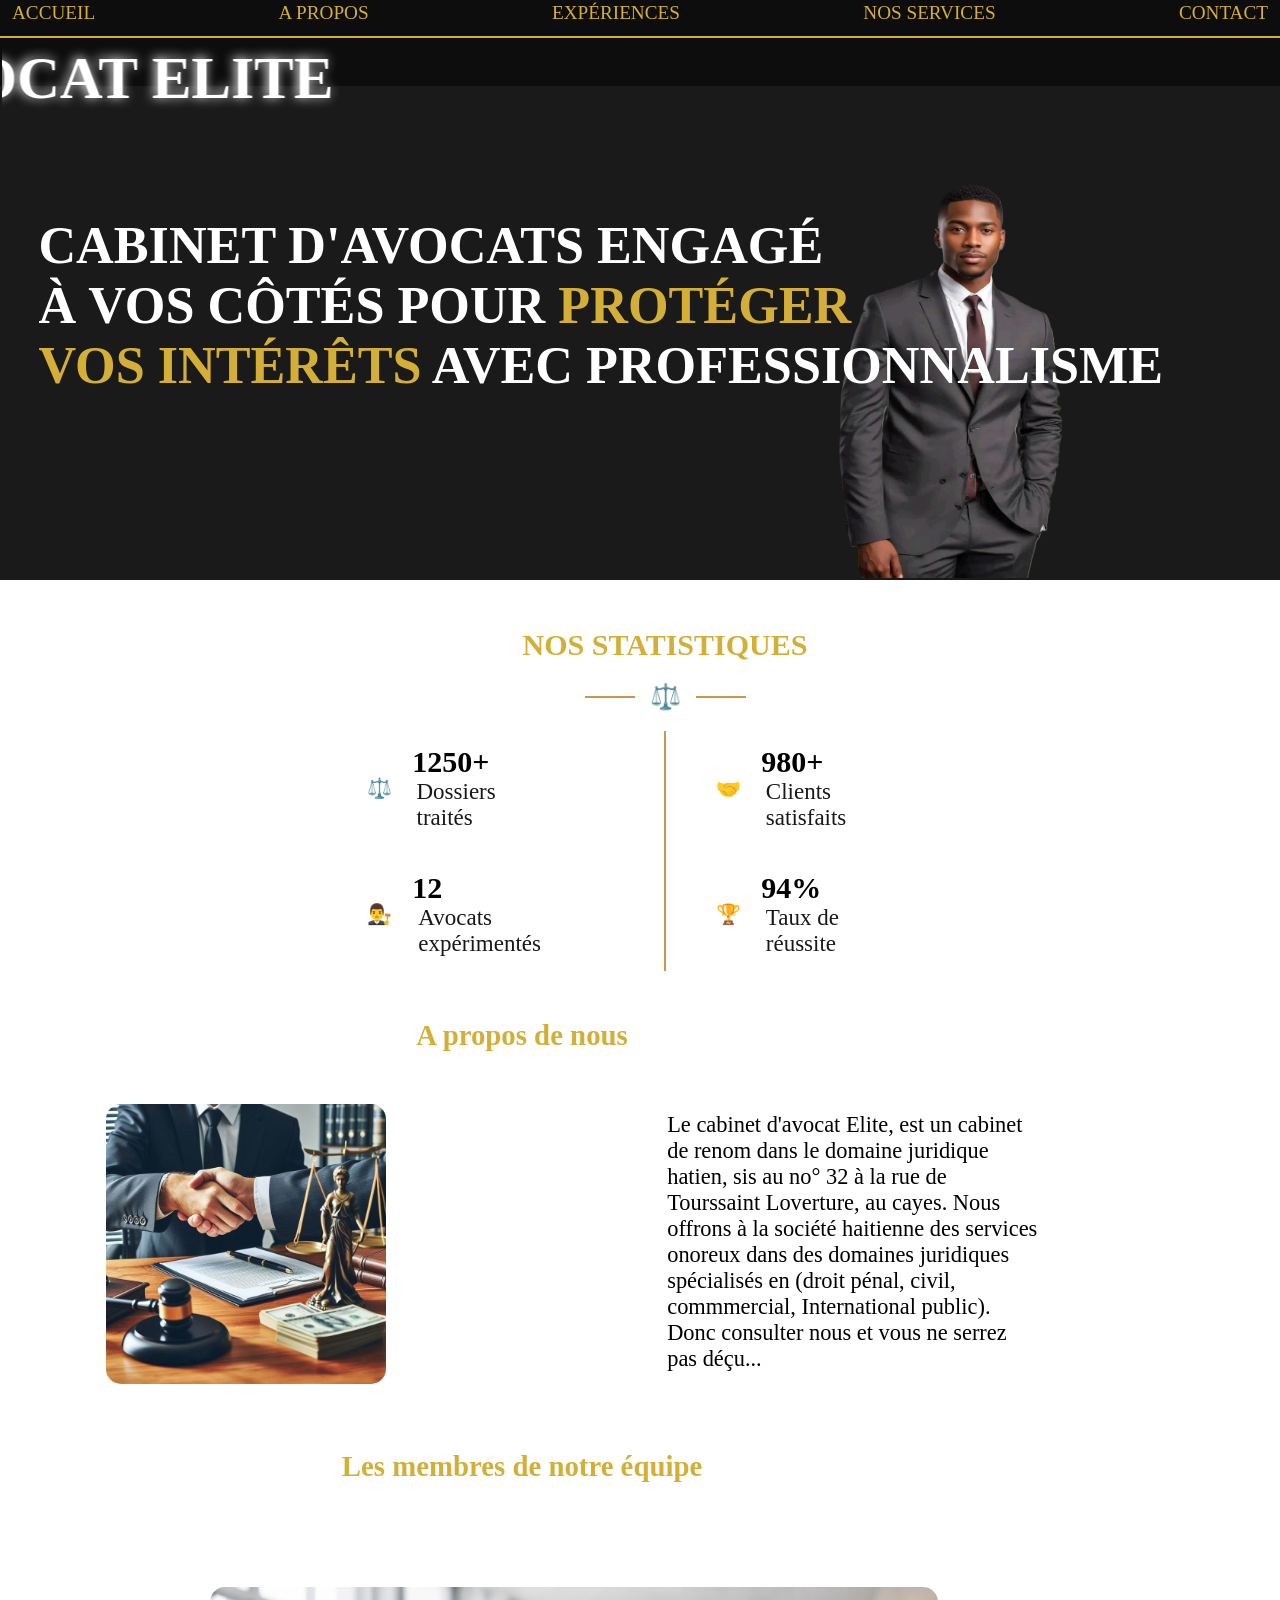
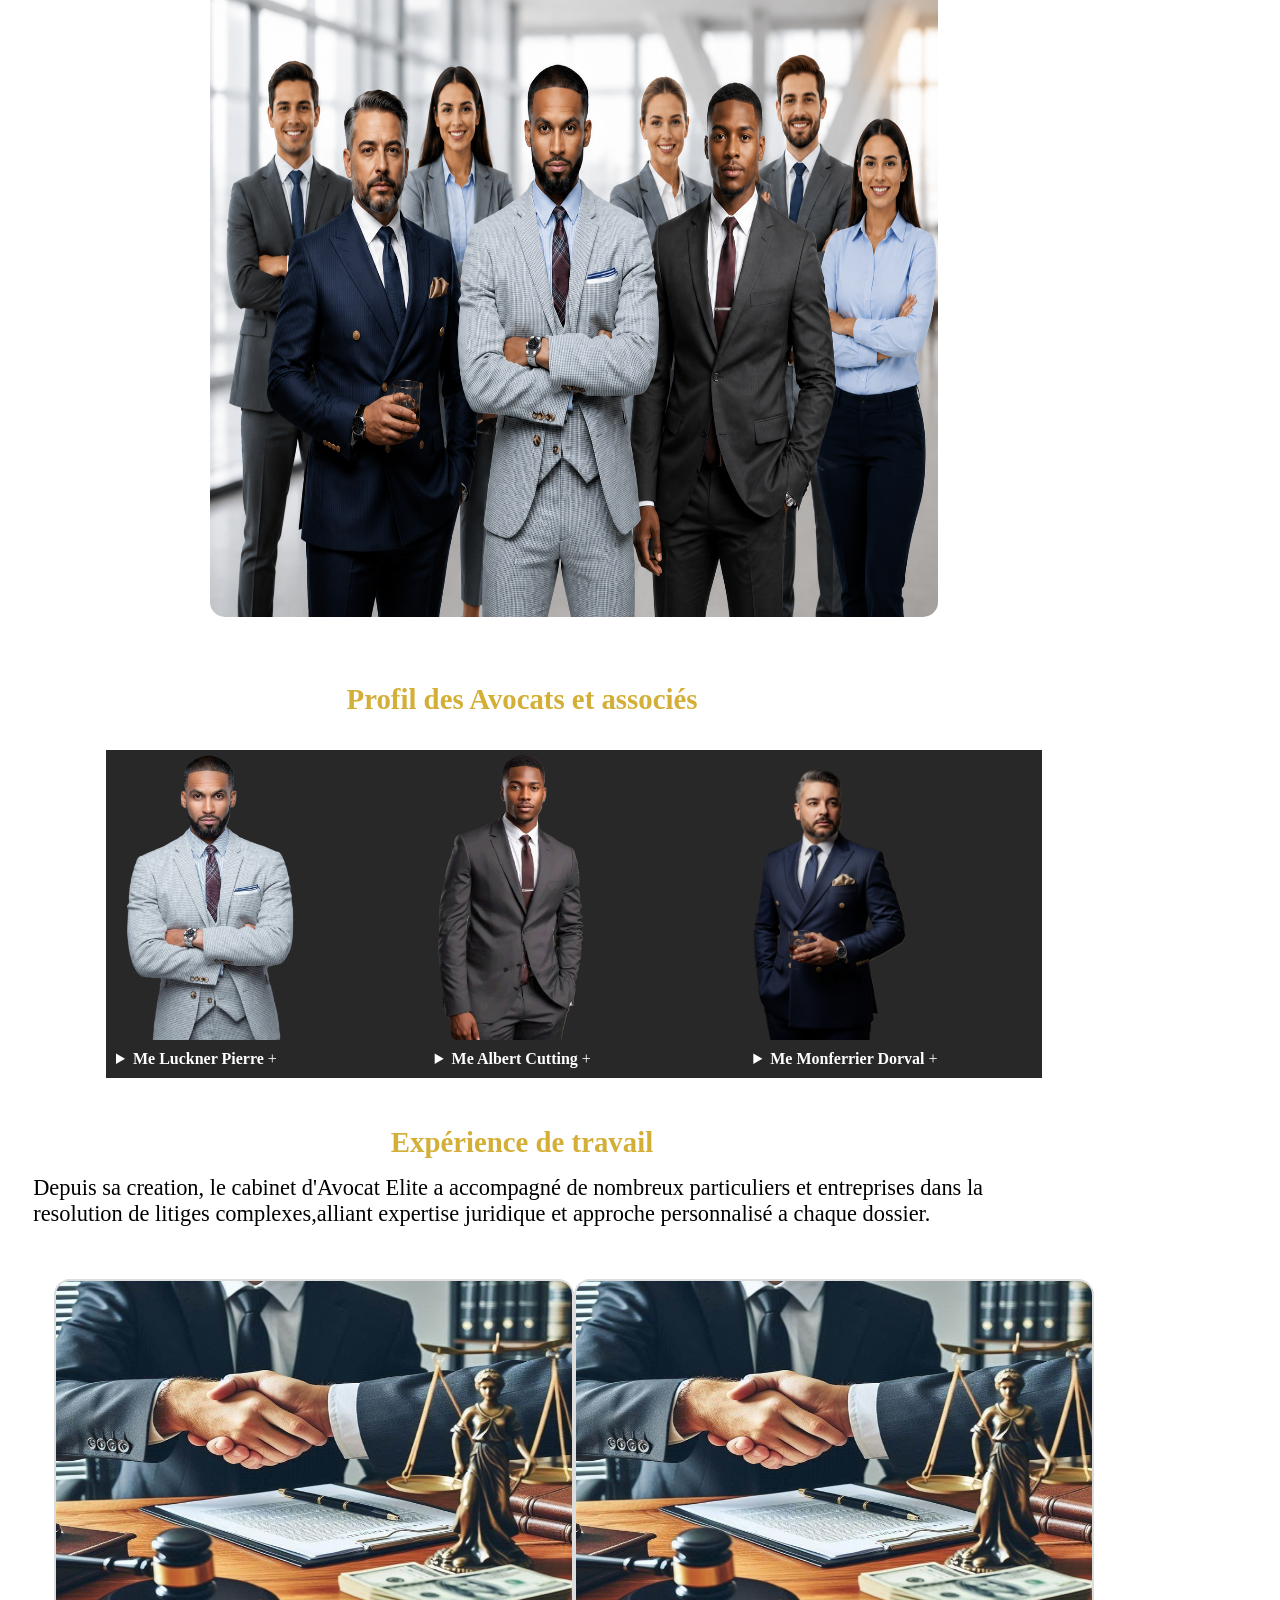
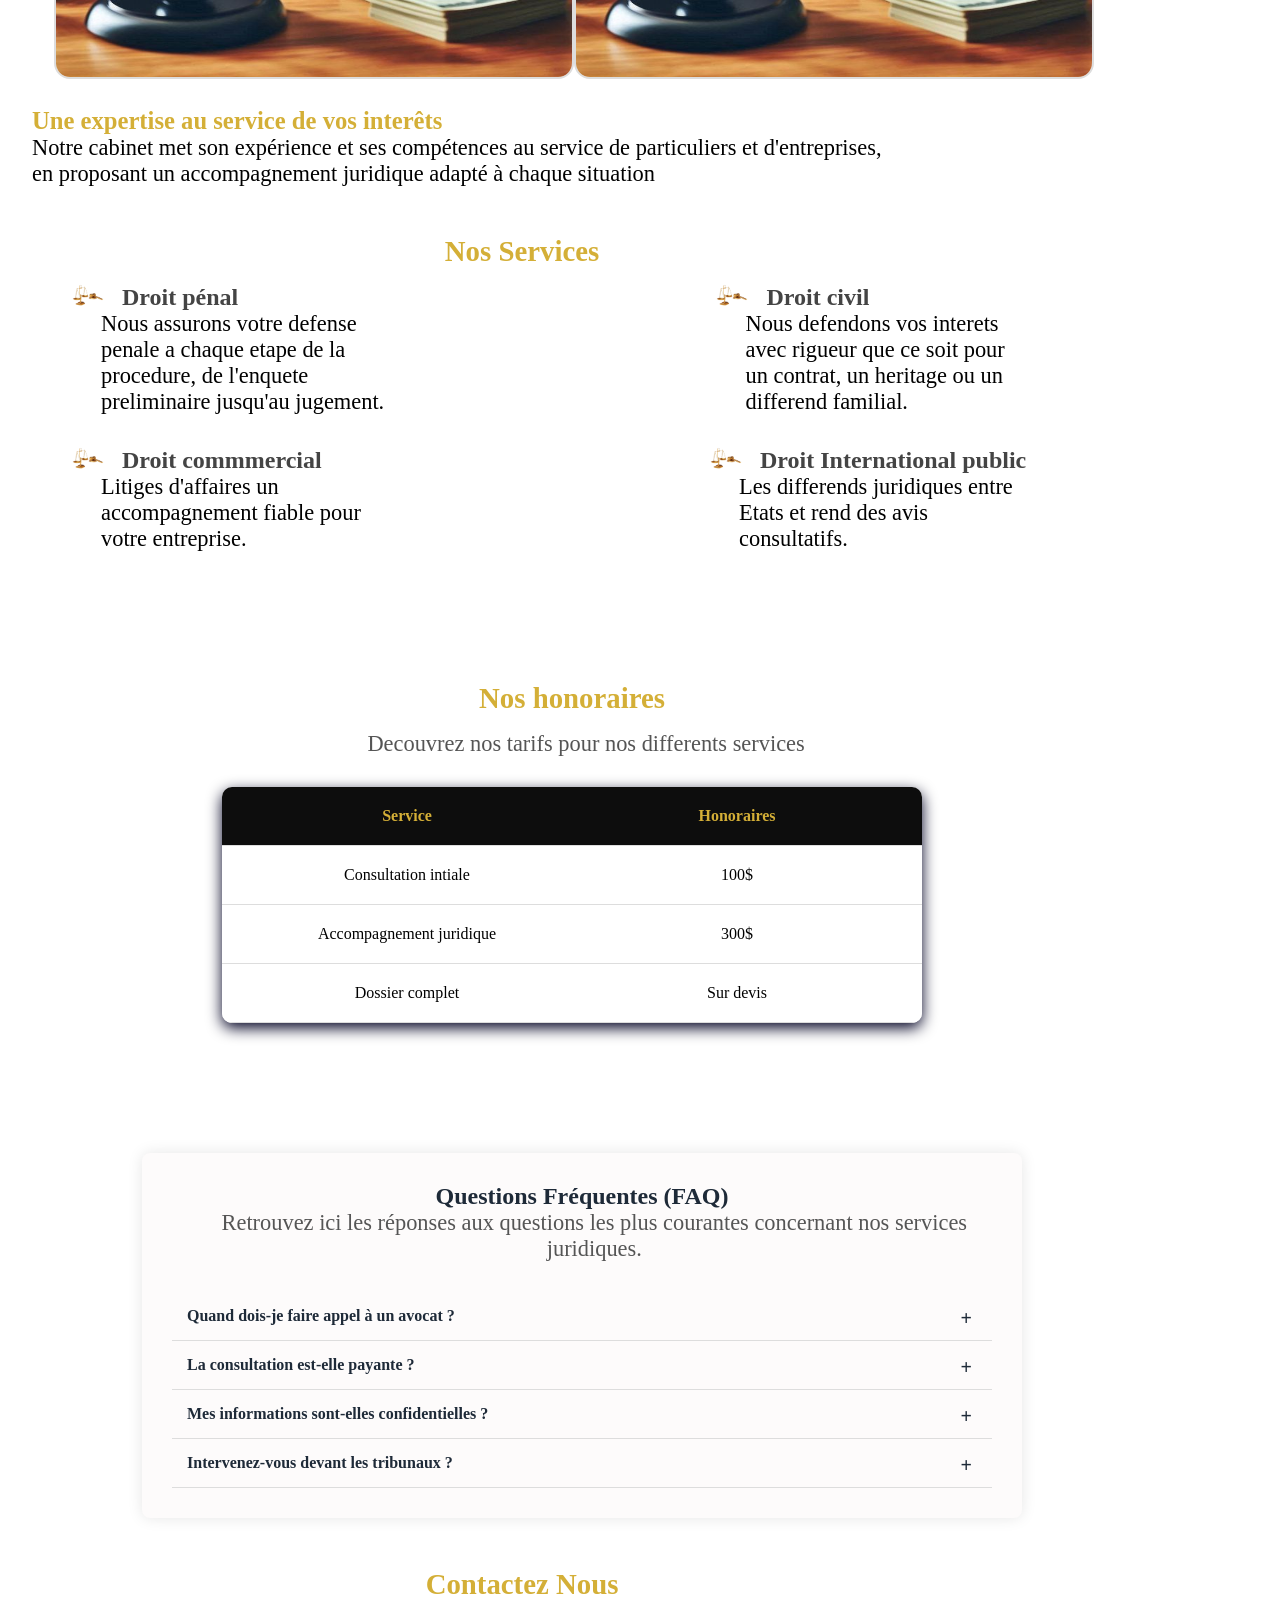
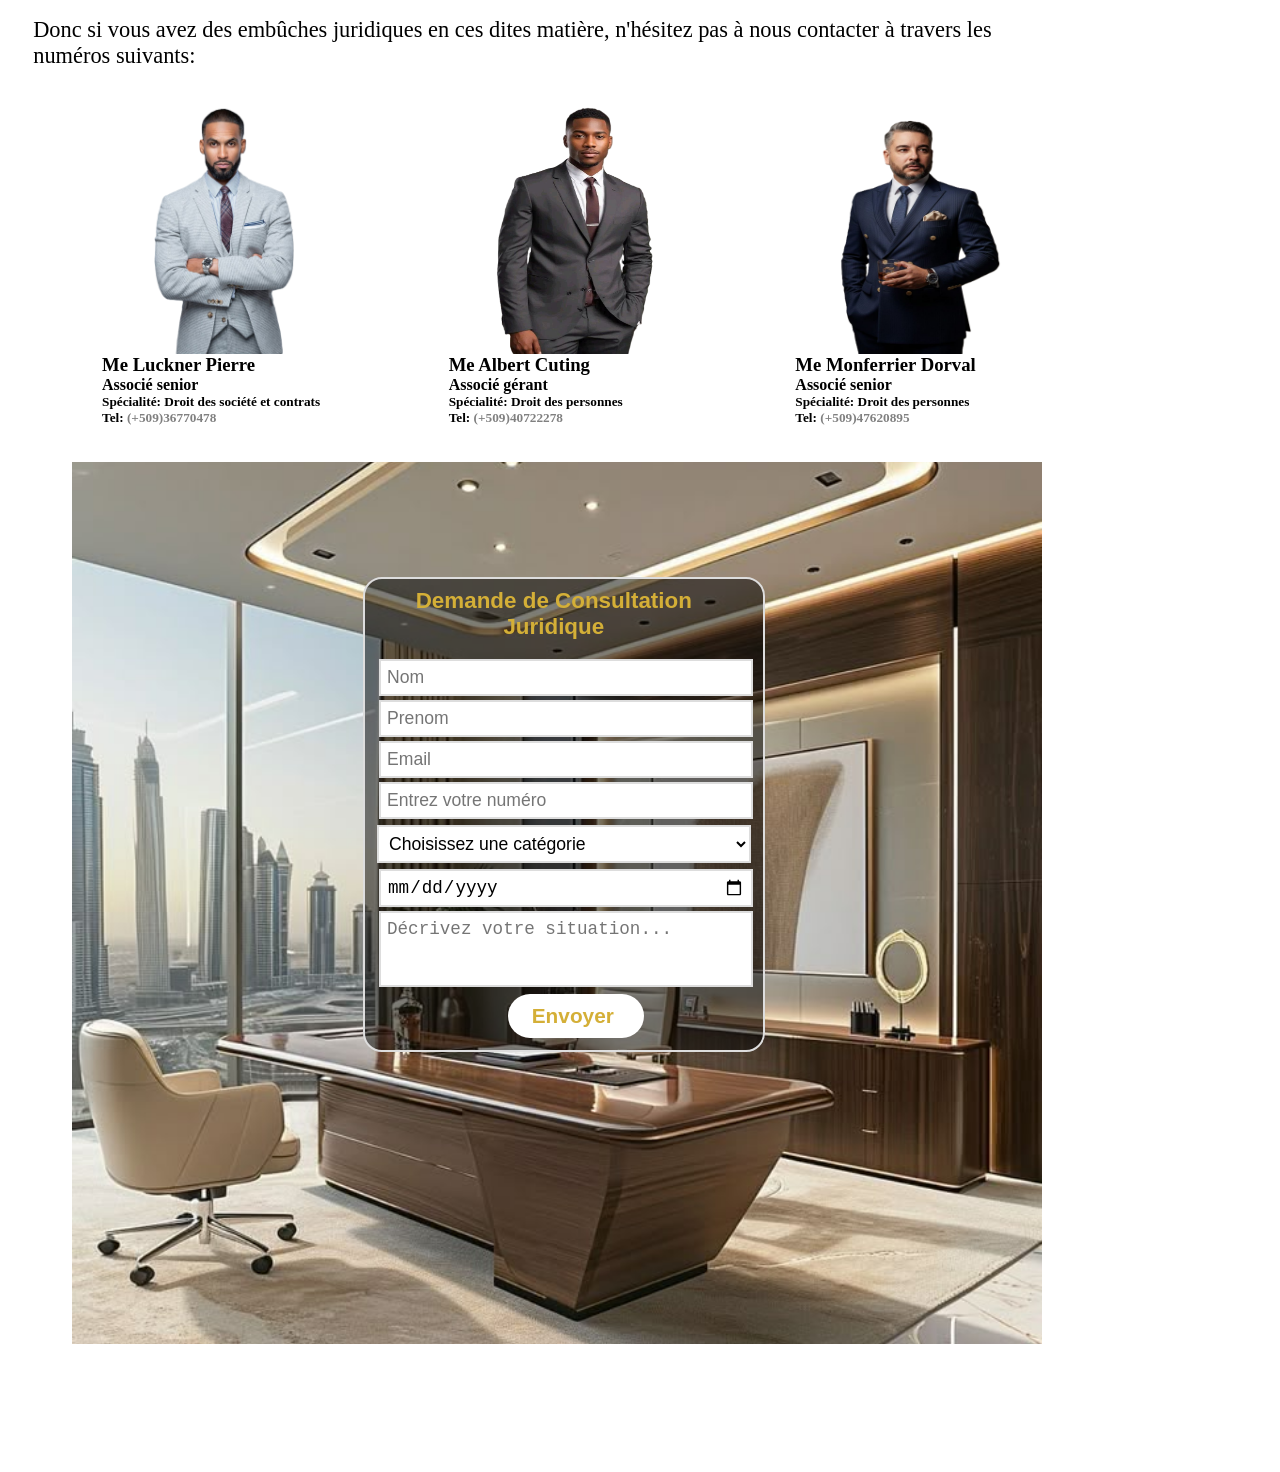
==== index.html @ 0db71a0e "feat: Ajout du required dans le formulaire" ====
<html lang="fr"><head><meta http-equiv="Content-Type" content="text/html; charset=UTF-8">
    
    <meta name="viewport" content="width=device-width, initial-scale=1.0">
    <title>CABINET D'ELITE</title>
    
<link rel="stylesheet" href="Css/style.css">
    <link rel="stylesheet" href="https://cdnjs.cloudflare.com/ajax/libs/font-awesome/6.4.0/css/all.min.css">
</head>
<body>
    <!-- L'entête la navigation à savoir les navbar -->

       <nav>

        
        <ul>
            <li>
                <a href="#Accueil"> Accueil</a>
            </li>
            <li>
                <a href="#À propos"> A propos</a>
            </li>
              <li>
                <a href="#Experience">Expériences</a>
            </li>
              <li>
                <a href="#Nos services">Nos services</a>
            </li>
              <li>
                <a href="#Contact">Contact</a>
            </li>
        </ul>
    </nav>
    <header >
        
        <h1 class="main-title"><marquee scrollamount="10" direction="right">CABINET D'AVOCAT ELITE</marquee></h1>

    </header>

    <section  id="Accueil" class="Welcom">
        <img src="./Images/Josue.png" alt="image de profile">
        <h3>Cabinet d'avocats engagé <br> à vos côtés pour <span>protéger <br> vos intérêts</span>  avec  professionnalisme</h3>
           
    
    
    </section>


    <section>
        
          <div class="stats-title">
        <h2>NOS <span>STATISTIQUES</span></h2>
        <div class="line-icon">
            <span></span>
            ⚖️
            <span></span>
        </div>
    </div>

    <div class="stats-container">

        <!-- Colonne gauche -->
        <div class="stats-column">

            <div class="stat-box">
                <div class="icon">⚖️</div>
                <div class="text">
                    <h3>1250+</h3>
                    <p>Dossiers traités</p>
                </div>
            </div>

            <div class="stat-box">
                <div class="icon">👨‍⚖️</div>
                <div class="text">
                    <h3>12</h3>
                    <p>Avocats expérimentés</p>
                </div>
            </div>

        </div>

        <!-- Ligne verticale -->
        <div class="divider"></div>

        <!-- Colonne droite -->
        <div class="stats-column">

            <div class="stat-box">
                <div class="icon">🤝</div>
                <div class="text">
                    <h3>980+</h3>
                    <p>Clients satisfaits</p>
                </div>
            </div>

            <div class="stat-box">
                <div class="icon">🏆</div>
                <div class="text">
                    <h3>94%</h3>
                    <p>Taux de réussite</p>
                </div>
            </div>

        </div>

    </div>

    </section>


<!-- La partie main a savoir le corps du travail -->
    <main class="main-content">

        <!-- 1er section class="section"-->

        <section id="À propos" class="section">
            <h2>A propos de nous</h2>

            <div class="apropos">
                <img src="./Images/image4.jpg" alt="Diemaleto.com">
                <p>Le cabinet d'avocat Elite, est un cabinet de renom dans le domaine juridique hatien, sis au no° 32 à la rue de Tourssaint Loverture, au cayes. Nous offrons à la société haitienne des services onoreux dans des domaines juridiques spécialisés en (droit pénal, civil, commmercial, International public). Donc consulter nous et vous ne serrez pas déçu...</p>
            </div>
            <br>
            <h2>Les membres de notre équipe</h2>
            <div class="group">
                  <img src="Images/Images_Groupe3.png" alt="">
            </div>
          
           <br>
             
       
        </section>

        <section class="section2">
           <h2>Profil des Avocats et associés</h2>
           <br>
           <div class="section-images">
        
        <div class="section-image">
                     <img src="Images/Avocat.png" alt="Avocat">

   
                       <details>
        <summary>
            <strong>Me Luckner Pierre</strong>
            <span>+</span>
        </summary>

        <p>
           Me Luckner Pierre, associé  du cabinet. <br> Docteur en droit des sociétés et droit des contrats à l'université de <br>Sorbogne depuis 2012. <br> Professeur à l'université de Lion en France. <br>Il se met entièrement à votre service.
        </p>
    </details>
        </div>
          <div class="section-image">
                     <img src="Images/Josue.png" alt="Avocat">
             <details>
        <summary>
           <strong> Me Albert Cutting</strong>
            <span>+</span>
        </summary>

        <p>
        
            Me Albert Cuting, associé gérant du cabinet. <br> Docteur en droit pénal, <br> master Ⅱ en droit des personnes à  havard Univercity en 2016.
        </p>
    </details>
        
    
        </div>
          <div class="section-image">
                     <img src="Images/Claume.png" alt="Avocat">
         <details>
        <summary>
            <strong>Me Monferrier Dorval</strong>
            <span>+</span>
        </summary>

        <p>
          
            Me Monferrier Dorval, <br> batonnierde l'ordre à Port-au-Prince, <br> Docteur en droit International des droits de l'homme(DIDH) <br> et en droit des garanties judiciaires en 1998. <br> Offrant  à la société hatienne des subsides en ces dites matiéres.
        </p>
    </details>
                     
        </div>


           </div>
        </section>

        <section id="Experience" class="section">
            <h2>Expérience de travail</h2>
            <p>Depuis sa creation, le cabinet d'Avocat Elite a accompagné de nombreux particuliers
                et entreprises dans la resolution de litiges complexes,alliant expertise juridique
                et approche personnalisé a chaque dossier.
            </p>
            <ul class="images">
                <li class="image">
                    <img src="./Images/image4.jpg" alt="Diemaleto.com">
                </li>
                <li class="image">
                    <img src="./Images/image4.jpg" alt="Diemaleto.fr">
                </li>
            </ul>
            <p class="span">
                <span class="Exp" style="color: #d4af37;"> <br>Une expertise au service de vos interêts <br></span>
                <span>Notre cabinet met son expérience et ses compétences au service de particuliers et d'entreprises, <br>en proposant un accompagnement juridique adapté à chaque situation</span>
            </p>
        </section>

        <!-- Section class="ssection"  nos services -->

        <section id="Nos services" class="ssection">
            <h2>Nos Services</h2>
            <div class="services">
                <div class="row">
                <div class="service">
                    <div class="service-title">
                        <img src="Images/image9.png" alt="cloud computing">
                        <h3>Droit pénal</h3>
                    </div>
                    <p>Nous assurons votre defense penale a chaque etape de la procedure, de l'enquete preliminaire
                    jusqu'au jugement.
                    </p>
                </div>
                   <div class="service">
                    <div class="service-title">
                        <img src="Images/image9.png" alt="">
                        <h3>Droit civil</h3>
                    </div>
                    <p>Nous defendons vos interets avec rigueur que ce soit pour un contrat, 
                    un heritage ou un differend familial.
                    </p>
                </div>
                </div>
                <div class="row">
                   <div class="service">
                    <div class="service-title">
                        <img src="./Images/image9.png" alt="search engine optimization">
                        <h3>Droit commmercial </h3>
                    </div>
                    <p>Litiges d'affaires un accompagnement fiable pour votre entreprise.</p>
                </div>
                   <div class="service">
                    <div class="service-title">
                        <img src="Images/image9.png" alt="devops">
                        <h3>Droit International public</h3>
                    </div>
                    <p>Les differends juridiques entre Etats et rend des avis consultatifs.</p>
                </div>
                </div>
            </div>
        </section>

        <section class="honoraires">
            <h2>Nos honoraires</h2>
            <p class="intro">
                Decouvrez nos tarifs pour nos differents services
            </p>
            <div class="tableau">
                <div class="ligne titre">
                    <span>Service</span>
                    <span>Honoraires</span>
                </div>
              <div class="ligne">
                <span>Consultation intiale</span>
                <span>100$</span>
              </div>
              <div class="ligne">
                <span>Accompagnement juridique</span>
                <span>300$</span>
              </div>
              <div class="ligne">
                <span>Dossier complet</span>
                <span>Sur devis</span>
              </div>
              </div>

        </section>

        <!-- Section FAQ -->

        <section class="faq-section">
    <h1>Questions Fréquentes (FAQ)</h1>
    <p class="faq-intro">
        Retrouvez ici les réponses aux questions les plus courantes concernant nos services juridiques.
    </p>

    <div class="faq-item">
        <input type="checkbox" id="faq1">
        <label for="faq1">Quand dois-je faire appel à un avocat ?</label>
        <div class="faq-content">
            <p>
                Il est conseillé de consulter un avocat dès qu'un litige apparaît ou pour prévenir
                des problèmes juridiques futurs.
            </p>
        </div>
    </div>

    <div class="faq-item">
        <input type="checkbox" id="faq2">
        <label for="faq2">La consultation est-elle payante ?</label>
        <div class="faq-content">
            <p>
                Oui, sauf indication contraire. Les honoraires sont clairement définis avant toute consultation.
            </p>
        </div>
    </div>

    <div class="faq-item">
        <input type="checkbox" id="faq3">
        <label for="faq3">Mes informations sont-elles confidentielles ?</label>
        <div class="faq-content">
            <p>
                Absolument. L'avocat est tenu au secret professionnel et protège toutes vos informations.
            </p>
        </div>
    </div>

    <div class="faq-item">
        <input type="checkbox" id="faq4">
        <label for="faq4">Intervenez-vous devant les tribunaux ?</label>
        <div class="faq-content">
            <p>
                Oui, notre cabinet assure la représentation et la défense de ses clients devant les juridictions.
            </p>
        </div>
    </div>

</section>

<!-- Section pour contact class="section" -->

        <section id="Contact" class="section">
           <h2>Contactez Nous</h2>
           <p class="contact">Donc si vous avez des embûches juridiques en ces dites matière,  n'hésitez pas  à nous contacter à travers les numéros suivants:</p>
           <div class="contact-avocats">
            <div class="avocat">
            <img src="Images/Avocat.png" alt="">
            <h3>Me Luckner Pierre</h3>
            <h4>Associé senior</h4>
            <h5>Spécialité: Droit des société et contrats</h5>
            <h5>Tel: <a href="tel:">(+509)36770478</a></h5>
            </div>
             <div class="avocat">
           
             <img src="Images/Josue.png" alt="">
            <h3>Me Albert Cuting</h3>
              <h4>Associé gérant</h4>
            <h5>Spécialité: Droit des personnes</h5>
            <h5>Tel: <a href="tel:">(+509)40722278</a></h5>
            </div>
             <div class="avocat">
            <img src="Images/Claume.png" alt="">
            <h3>Me Monferrier Dorval</h3>
                  <h4>Associé senior</h4>
            <h5>Spécialité: Droit des personnes</h5>
            <h5>Tel: <a href="tel:">(+509)47620895</a></h5>

            </div>
            <br> <br>
    
           </div>

        </section>
        <section class="sectionform">
                       <div class="img1">
                  
           </div>
     
           
            <!-- formulaire -->

            <div class="form">
               <form>
                
                     <h2>Demande de Consultation Juridique</h2>
                
                <div class="input-textarea">

                <input type="text" name="nom" placeholder="Nom" required>
                <input type="text" name="Prenom" id="" placeholder="Prenom" required>
                <input type="email" name="email" placeholder="Email" required>
                
      <!-- <label>Téléphone</label> <br> -->
      <input type="tel" placeholder="Entrez votre numéro" required><br>

      <!-- <label>Objet du litige</label><br> -->
      <select required>
        <option value="" disabled selected>Choisissez une catégorie</option>
        <option>Divorce</option>
        <option>Contrat</option>
        <option>Propriété</option>
        <option>Dette</option>
        <option>Autre</option>
      </select>
      <br>

      <!-- <label>Date souhaitée pour la consultation</label><br> -->
      <input type="date" min="2026-04-26" required><br>
            <!-- <label>Description du problème</label><br> -->
                <textarea name="message" id="" rows="3" placeholder="Décrivez votre situation..."></textarea>
                <input type="submit" value="Envoyer " >
                </div>
            </form>
         </div>
        </section>
    </main>

    <!-- footer pour le bas de page -->
    <footer>
        <p>Tous droits réservés à <a href="https://bprood.com"> Les visionnaires</a> © 2026</p>
        <div class="i">
             <i class="fas fa-home"></i> 
         <i class="fab fa-whatsapp"></i> 
         <i class="fas fa-phone"></i> 
         </div>
    </footer>
---- Css/style.css ----
body, * {
    padding: 0;
    margin: 0;
    box-sizing: border-box;
}


/* Anpeche sit la depase lajè ekran an */
html,
body{
    overflow-x: hidden;
}

/* Tout imaj yo adapte ak gwosè ekran */
img{
    max-width:100%;
    height:auto;
    display:block;
}

/* Evite div yo depase ekran */
*{
    max-width:100%;
}





nav{
 background-color:#0d0d0d;
position: fixed;
padding: 4px;
width: 100%;
z-index: 10;
text-align: center;
margin-top: -10px;

}

nav ul{

    display: flex;
    justify-content: space-between;
    list-style-type: none;
    padding: 8px;
}

nav ul li a {

    text-decoration: none;
    font-size: 1.2rem;
    text-transform: uppercase;
    color:  #d4af37;
    transition: 0.3s;
}

nav ul li a:hover{
    background-color:  #d4af37;
    padding: 2px 7px;
    border-radius: 15px;
    color: white;
}
header{
border-top: 2px solid  #d4af37;
position: fixed;
background-color:#0d0d0d ;
padding: 2px;
width: 100%;
height: 50px;
z-index: 10;
text-align: center;
margin-top: 36px;
 }

 header h1{
    text-transform: uppercase;
    font-size: 6.6vh;
    font-weight: bold;
    display: block;
    padding: 4px 0px;
    color:  #fff;
    text-shadow: -2px -1px 12px;
 }

.Welcom{
max-width: 100%;
width: 100%;
 background-color: #1a1a1a;
position: relative;
margin: 10px 0px;
height: 570px;

}

.Welcom img{
    position: absolute;
    top: 29.5%;
    left: 64%;
    width: 250px;
    height: 400px;

}

.Welcom h3{
    font-size: 5.8vh;
    text-align: justify;
    text-transform: uppercase;
    position: absolute;
    left: 3%;
    top: 36%;
    color: white;
    display: block;
}

.Welcom h3 span{
    font-weight: bold;
    color:#d4af37 ;
}

.stats{
    position: absolute;
    width:200px;
    left: 16%;
    margin-top: 15%;
}

.stats-section{  
    padding:80px 40px;
    background:#111827;
    color:#fff;
}

.stats-title{
    text-align:center;
    margin-bottom:20px;
}

.stats-title h2{
color: #d4af37 ;
    font-size:30px;
    font-family:Georgia, serif;
    font-weight:bold;
    transform: translateX(25px);
}




.line-icon{
    display:flex;
    align-items:center;
    justify-content:center;
    gap:15px;
    margin-top:20px;
    color:#c79a4b;
    font-size:25px;
    transform: translateX(25px);
}

.line-icon span{
    width:50px;
    height:2px;
    background:#c79a4b;
}

.stats-container{
    display:flex;
    justify-content:center;
    align-items:center;
    gap:50px;
}

.stats-column{
    display:flex;
    flex-direction:column;
    gap:40px;
}

.divider{
    width:2px;
    height:240px;
    background:#c79a4b;
}

.stat-box{
    display:flex;
    align-items:center;
    gap:20px;
}

.icon{
    font-size:20px;
}

.text h3{
    font-size:30px;
    font-weight:700;
}

.text p{
    font-size:23px;
    color:#191818;
}



/*main content style*/


main.main-content{
    width: 100%;
    max-width: 1040px;
    margin: 40px 2px ;

}

section  .apropos{
    display: flex;
    gap: 250px;
    margin-top: 60px;
}

.section .apropos img{
    width: 40%;
    height: 280px;
    margin-top: -8px;
}

section h2 {
    text-align: center;
    margin-top: 3rem;
    margin-bottom: 1rem;
    font-size: 1.8rem;
    color:  #d4af37;
    font-family:Georgia, serif;
    transform: translateX(0px);
}

section p {
    font-size: 1.4rem;
}


.section-images{
    display: grid;
    grid-template-columns: repeat(3, 1fr);
    gap: 20px;
   background-color: rgba(0, 0, 0, 0.842);
margin-left: 10%;
    
}

details{
    padding: 10px;
}
p{
    color: black;
}

.span{
    margin-left: 30px;
}

strong{
    color: white;
}

details span{
    color: white;
}

details p{
    color: white;
    font-family: 'Times New Roman', Times, sans-serif;
    font-size: 1.2rem;
}
summary{
    color: white;
}


.section-images img{
    max-width: 100%;
    height: 290px;
}
section img{
    display: grid;
    grid-template-columns: repeat(2, 1fr);
    
}

/* Div groupes */

section  .group img{
width: 70%;
margin-left: 20%;
margin-right: 20%;
height: 70%;
    
}
.images{
    display: grid;
    grid-template-columns: repeat(2, 1fr);
      /* box-shadow: 0 0 5px gray; */
}

.images li {
    list-style-type: none;
    
}
.images li img{
    width: 100%;
    height: 400px;
     gap: 20px;
    border: solid 2px #ddd;
    border-radius: 1rem;
}

/* FAQ */
.faq-section {
    transform: translateX(60px);
    background-color: #444;
    max-width: 880px;
    margin: 50px auto;
    background: #fdfbfb;
    padding: 30px;
    border-radius: 8px;
    box-shadow: 0 0 15px rgba(0,0,0,0.1);
}

.faq-section h1 {
    text-align: center;
    color: #1e2a38;
}

.faq-intro {
    text-align: center;
    color: #555;
    margin-bottom: 30px;
}

.faq-item {
    border-bottom: 1px solid #ddd;
}

.faq-item input {
    display: none;
}




.faq-item label {
    display: block;
    padding: 15px;
    font-weight: bold;
    color: #1e2a38;
    cursor: pointer;
    position: relative;
}

.faq-item label::after {
    content: "+";
    position: absolute;
    right: 20px;
    font-size: 20px;
}

.faq-item input:checked + label::after {
    content: "-";
}

.faq-content {
    max-height: 0;
    overflow: hidden;
    transition: max-height 0.3s ease;
    padding: 0 15px;
}

.faq-item input:checked ~ .faq-content {
    max-height: 200px;
    padding-bottom: 15px;
}

.faq-content p {
    color: #444;
    line-height: 1;
}

.Exp{
    font-family:Georgia, 'Times New Roman', Times, serif;
    font-size: 110%;
    font-weight: bold;
}

/* Section service */
div.services .row{
    display: flex;
    margin-bottom: 2rem;
    margin-left: 70px;
    gap: 300px;
}

div.service-title{
    display: flex;
    
}

.service-title img{
    width: 32px;
    height: 23px;
    margin-right:8px;
    cursor: pointer;
}

div.service-title h3{
    font-size: 1.5rem;
    margin-left: 10px;
    color: #444;
}

div.services p{
    margin-left: 29px;
    margin-right: 20px;
}

.section img{
    max-width: 100%;
    width: 54%;
    max-height: 100%;
    height: 95%;
margin-top: 10%;
    margin-left: 10%;
    border-radius: 15px;
}
/* honoraires */
.honoraires{
    transform: translateX(50px);
    padding: 50px;
    background:white;
    text-align: center;
}

.honoriares h2 {
    color:#1c1c1c
    font-size:32px;
}

.intro {
    color:#555;
}

.tableau{
    max-width: 700px;
    margin:30px auto;
    border-radius: 10px;
    overflow: hidden;
    box-shadow: 0 5px 15px #002;
}

.ligne{
    display: flex;
    justify-content: space-between;
    padding: 20px;
    background: white;
    border-bottom: 1px solid #ddd;
}

.titre {
    background: #0d0d0d;
    color: #d4af37;
    font-weight: bold;
}

.ligne span{
    width: 50%;
}

/* Class contact-avocats */


section .contact{
    margin-left: 3%;
}
section p{
   margin-left: 3%; 
}

section .contact-avocats{
    transform: translateX(100px);
    display: grid;
    grid-template-columns: repeat(3, 1fr);

}

section .contact-avocats .avocat img {
width: 50%;
height: 250px;

}
section .contact-avocats .avocat h5 a{
    text-decoration: none;
    color: gray;
}

/* Formulaire */



 .sectionform{
    position: relative;
    background-image:url(../Images/image1.jpg);
    background-size: cover;
    background-position: center;
   max-height: 100%;
   height: 100%;
   margin-left: 70px;
}
section .form{
    position: absolute;
    height: 65px;
    width: 69%;
    right: 10%;
    bottom: 80%;
    left: 30%;

}
 
section form{
    border: solid 2px #ddd;
    border-radius: 19px;
    width:60%;
    min-height: 10%;
    padding: 12px;
    background-color: rgba(0,0,0,0.5);
}

.form label{
    color:white;
    padding: 8px;
    font-size: 1.3rem;
     resize: none;
}

select{
    background-color: white ;
    width: 100%;
    padding:6px;
    margin: 4px 0;
    font-size:1.1rem;
    border: 2px solid #ddd;
    resize: none;
}

form input[type='text'], form input[type='email'], form input[type='tel'],form input[type='date'], form textarea{
    padding: 6px;
    font-size: 1.1rem;
    width: 100%;
    border: solid 2px #ddd;
    margin: 2px 2px;
    resize: none;
}

form input[type='submit']{
    font-size: 1.3rem;
    font-weight: bold;
    text-transform: capitalize;
    border: none;
    background-color: #fff;
    color:  #d4af37;
    padding: 10px 24px;
    border-radius: 2rem;
    transition: 0.2s;
margin-left: 35%;
margin-right: 20%;
margin-top: 5px;
}

form input[type='submit']:hover{
    background-color: darkgray;
}

.sectionform h2{
    transform: translateX(-10px);
    color: #d4af37;
    padding: 2;
    font-family: sans-serif;
    font-size: 1.4rem;
margin-bottom: 15px;
margin-top: -5px;
    
}







footer{
    width:100%;
    background-color: #0d0d0d ;
    color: #fff;
    margin-bottom:-10%;
}

footer p{
    font-size: 1.2rem;
    text-align: center;
    padding: 15px 0;
    color: white;
}

footer p a{

    text-decoration: none;
    color: #ddd;
    font-weight: bold;
}


footer .i {
    margin-left:50%;
    transform: translateX(0px);
    cursor: pointer;
    color:  #d4af37;
}


/* Responsive sur desktop(943 a 710) */

@media screen  and (max-width: 1000px){
    .Welcom h3{
    font-size: 5.1vh;
    text-transform: uppercase;
    position: absolute;
    left: 2%;
    top: 32%;
    /* color: #333; */
    color: white;
    display: block;

}

   div.services .row{
        flex-direction:column;
        gap:25px;
        margin-left:0;
    }



    



main.main-content{
    width: 100%;
    max-width: 800px !important;
    margin: 50px 15px;

}


.Welcom{
max-width: 100%;
width: 100%;
 background-color: #1a1a1a;
position: relative;
margin: 10px 0px;
height: 570px;

}
}

@media screen and (max-width: 943px) {

/* responsite du main.main-content */

.Welcom{
max-width: 100%;
width: 100%;
 background-color: #1a1a1a;
position: relative;
margin: 10px 0px;
height: 570px;

}

.Welcom h3{
    font-size: 5.2vh;
    text-transform: uppercase;
    position: absolute;
    left: 2%;
    top: 32%;
    /* color: #333; */
    color: white;
    display: block;
}


main.main-content{
    width: 100%;
    max-width: 700px !important;
    margin: 50px 15px;

}



/* FAQ */
.faq-section {
    background-color: #444;
    max-width: 880px;
    margin: 50px auto;
    background: #fdfbfb;
    padding: 30px;
    border-radius: 8px;
    box-shadow: 0 0 15px rgba(0,0,0,0.1);
}

.faq-section h1 {
    font-size: 3vw;
    text-align: center;
    color: #1e2a38;
}
.faq-intro {
    font-size: 2vw;
    text-align: center;
    color: #555;
    margin-bottom: 30px;
}

.faq-item {
    border-bottom: 1px solid #ddd;
}

.faq-item input {
    display: none;
}

.faq-item label {
    display: block;
    padding: 15px;
    font-weight: bold;
    color: #1e2a38;
    cursor: pointer;
    position: relative;
    font-size: 2vw;
}

.faq-item label::after {
    content: "+";
    position: absolute;
    right: 20px;
    font-size: 20px;
}

.faq-item input:checked + label::after {
    content: "-";
}

.faq-content {
    max-height: 0;
    overflow: hidden;
    transition: max-height 0.3s ease;
    padding: 0 15px;
}

.faq-item input:checked ~ .faq-content {
    max-height: 200px;
    padding-bottom: 15px;
}

.faq-content p {
    color: #444;
    line-height: 1;
}

    /* form */


    



}

@media screen and (max-width: 900px){



    
main.main-content{
    width: 100%;
    max-width:  800px;
    margin: 50px 10px;

}


/* Centrer la parties profiles des avocats et associés  */

.section-images{

    display: grid;
    grid-template-columns: repeat(3, 1fr) !important;
    justify-content: start;
    justify-items: stretch;
    gap: 20px;
      /* background-color: white; */

    
}

.section-images img{
    max-width: 100%;
    height: 250px;
}
   



/* form */
 
section .form{
    margin-right: 10%;
}

 .sectionform{
    position: relative;
    background-image:url(../Images/image1.jpg);
    background-size: cover;
    background-position: center;
   min-height: 100%;
   height: 100%;
}
section .form{
    position: absolute;
    height: 90px;
    right: 10%;
    bottom: 80%;
    left: 50%;

}

section .form{
    width: 100%;
}
 
section form{
    border: solid 2px #d4af37;
    border-radius: 19px;
    width:60%;
    min-height: 10%;
    padding: 12px;
    background-color: rgba(0,0,0,0.5);
}

.form label{
    color:white;
    padding: 8px;
    font-size: 1.3rem;
     resize: none;
}

select{
    background-color: white ;
    width: 100%;
    padding:6px;
    margin: 4px 0;
    font-size:1.1rem;
    border: 2px solid #ddd;
    resize: none;
}

form input[type='text'], form input[type='email'], form input[type='tel'],form input[type='date'], form textarea{
    padding: 6px;
    font-size: 1.1rem;
    width: 100%;
    border: solid 2px #ddd;
    margin: 2px 2px;
    resize: none;
}

form input[type='submit']{
    font-size: 1.2rem;
    font-weight: bold;
    text-transform: capitalize;
    border: none;
    background-color: #fff;
    color: #0062ff;
    padding: 10px 24px;
    border-radius: 2rem;
    transition: 0.2s;
margin-left: 20%;
margin-right: 20%;
}

form input[type='submit']:hover{
    background-color: darkgray;
}




    
}


@media screen and (max-width:843px){
  .Welcom{
max-width: 100%;
width: 100%;
 background-color: #1a1a1a;
position: relative;
margin: 10px 0px;
height: 570px;

}
        
    main.main-content{
    width: 100%;
    max-width:  500px !important;
    margin: 50px 10px ;

}
}


@media screen and (max-width:840px){

    
    main.main-content{
    width: 100%;
    max-width:  500px;
    margin: 50px 10px ;

}
.section-images img{
    max-width: 100%;
    height: 30%;  
}

.section2 .section-image img{
    width: 220px !important;
    height: 250px !important;

}


}





/* ===========================
   TABLET (768px)
=========================== */

@media (max-width:768px){

    /* Hero Section */

    .Welcom{
        height:auto;
        padding:170px 20px 50px;
        display:flex;
        flex-direction:column;
        align-items:center;
        justify-content:center;
        text-align:center;
    }

    .Welcom h3{
        position:static;
        font-size:2rem;
        text-align:center;
        margin-bottom:30px;
    }

    .Welcom img{
        position:static;
        width:250px;
        height:auto;
    }

    /* Tableau Statistique */

    .stats-container{
        flex-direction:column;
        gap:30px;
    }

    .divider{
        display:none;
    }

    .stats-column{
        width:100%;
        align-items:center;
    }

    /* Apropos */

    section .apropos{
        flex-direction:column;
        gap:30px;
        align-items:center;
    }

    .section .apropos img{
        width:90%;
    }

    /* Galerie Avocats */

    .section-images{
        grid-template-columns:repeat(2,1fr);
        margin-left:0;
    }

    /* Services */

    div.services .row{
        flex-direction:column;
        gap:25px;
        margin-left:0;
    }

    /* Contact Avocats */

    section .contact-avocats{
        grid-template-columns:repeat(2,1fr);
        gap:20px;
        transform:none;
    }

    /* Formulaire */

    .sectionform{
        margin-left:0;
    }

    section .form{
        position:static;
        width:100%;
    }

    section form{
        width:95%;
        margin:auto;
    }

}


/*== MOBILE (480px)==*/

@media (max-width:480px){

    /* Navbar */

    nav ul{
        flex-wrap:wrap;
        justify-content:center;
        gap:10px;
    }

    nav ul li a{
        font-size:.9rem;
    }

    /* Titre */

    header h1{
        font-size:1.3rem;
    }

    /* Hero */

    .Welcom{
        padding-top:150px;
    }

    .Welcom h3{
        font-size:1.5rem;
    }

    .Welcom img{
        width:180px;
    }

    /* Profil Avocats */


    .section-images{
        grid-template-columns:1fr;
        display: block;
    }

    /* groupes */
    section  .group img{
width: 70vw;

height: 45%;
    
}

    /* Experience */

    .images{
        grid-template-columns:1fr;
    }

    /* Contact */

    section .contact-avocats{
        grid-template-columns:1fr;
    }

    /* FAQ */

    .faq-section{
        transform:none;
        width:95%;
        padding:20px;
    }

    /* Bouton formulaire */

    form input[type="submit"]{
        width:100%;
        margin:10px 0;
    }

}
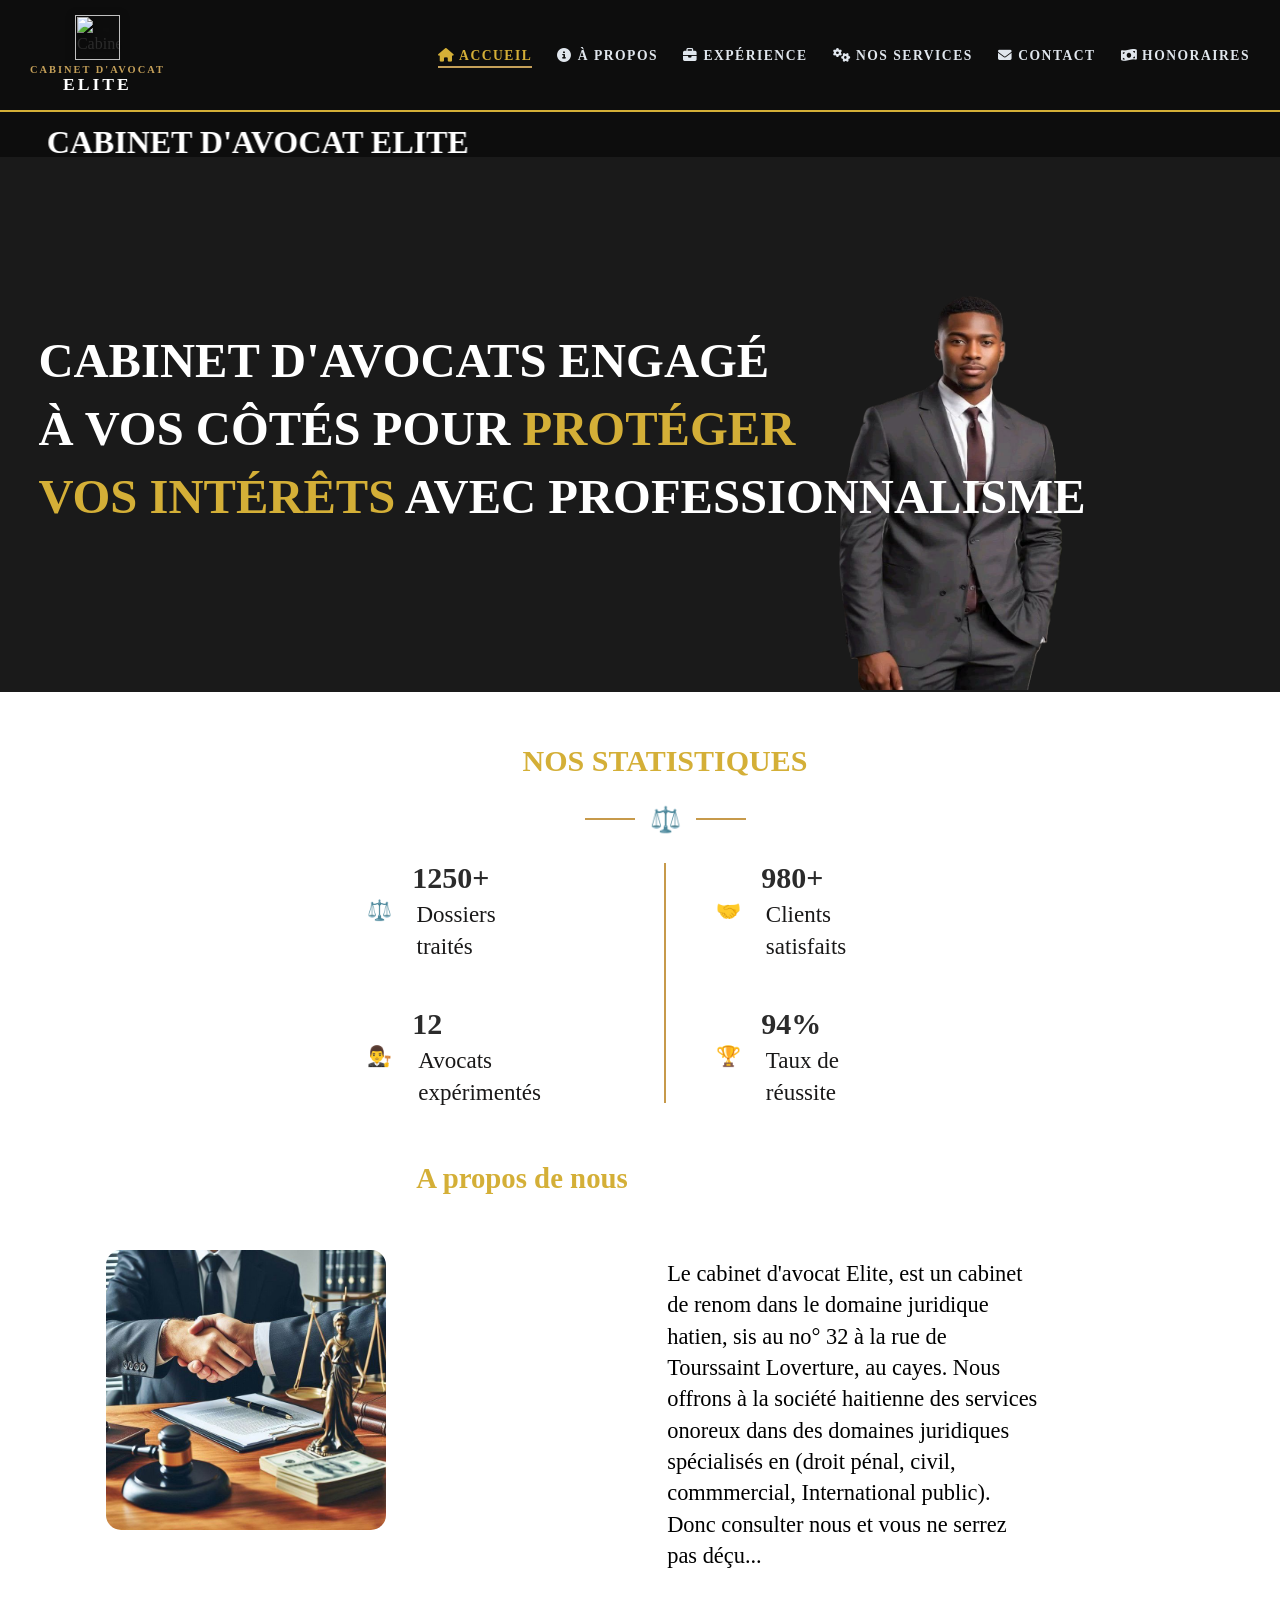
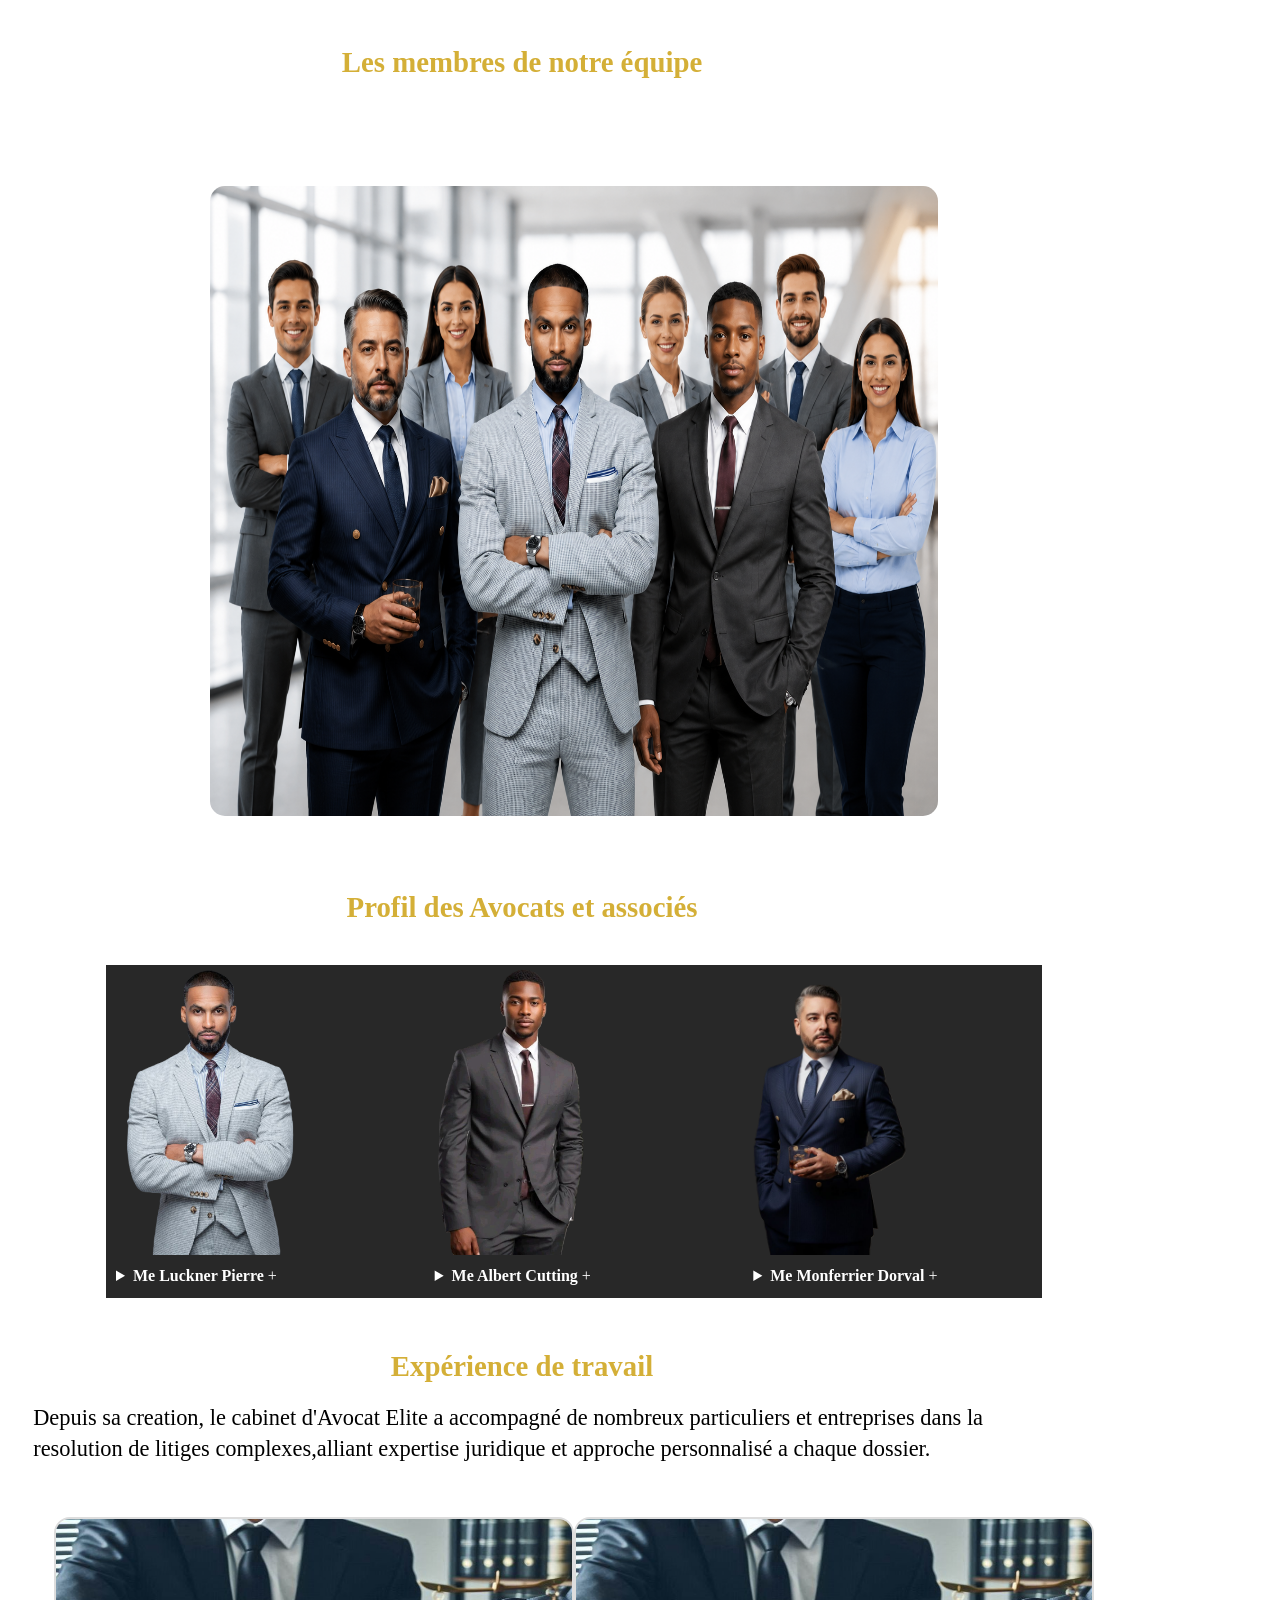
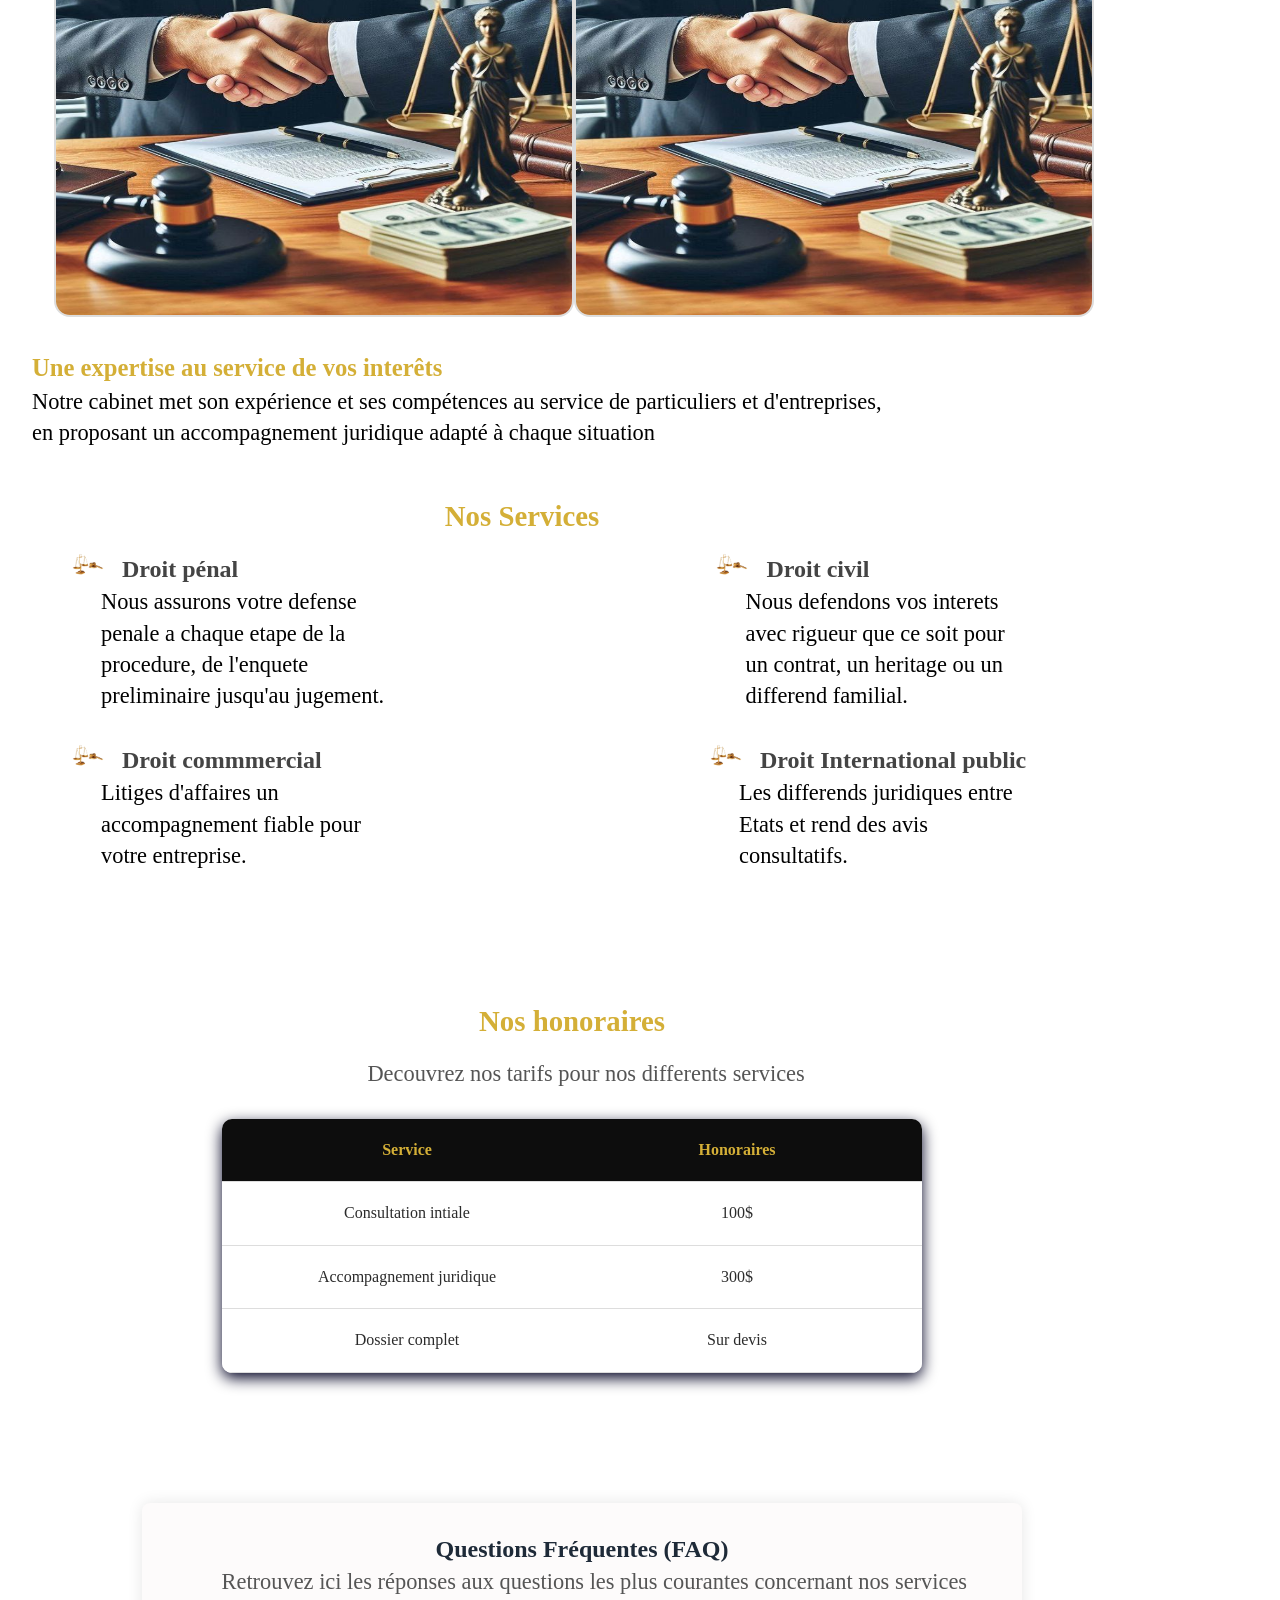
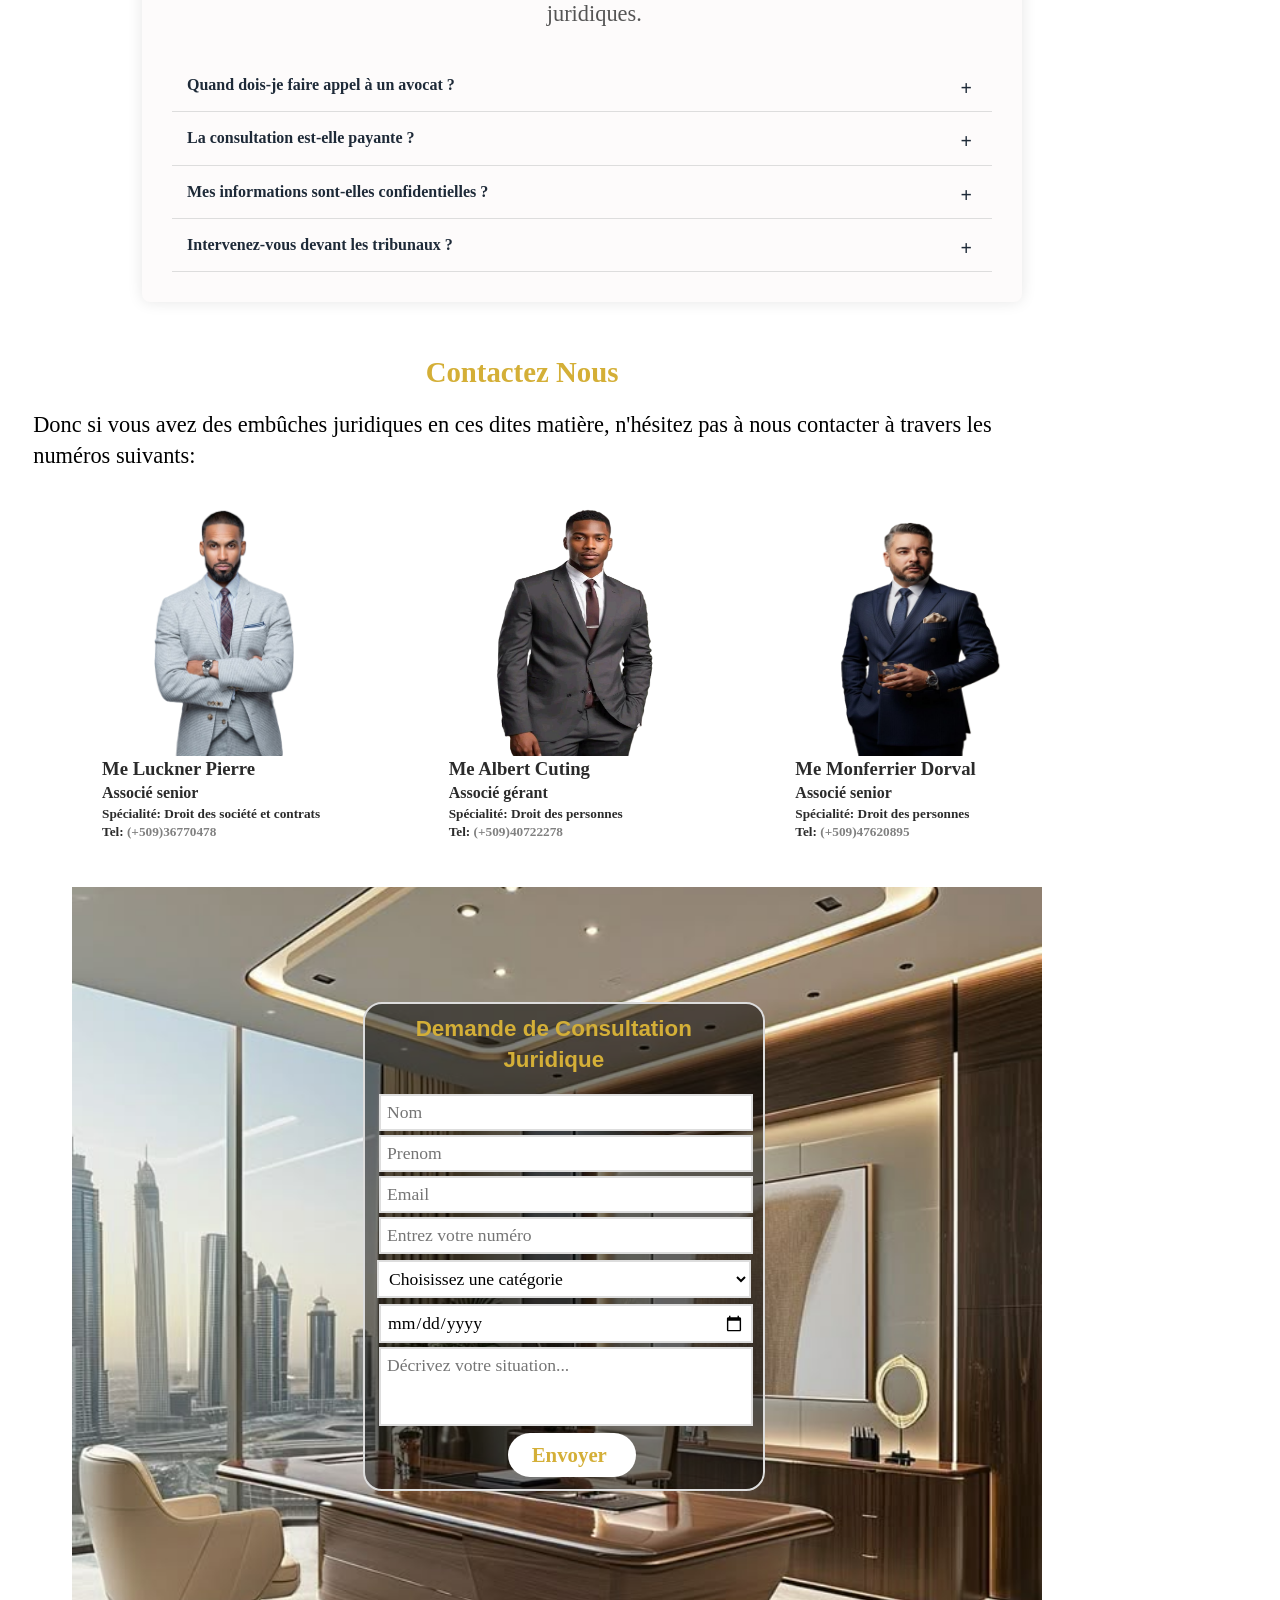
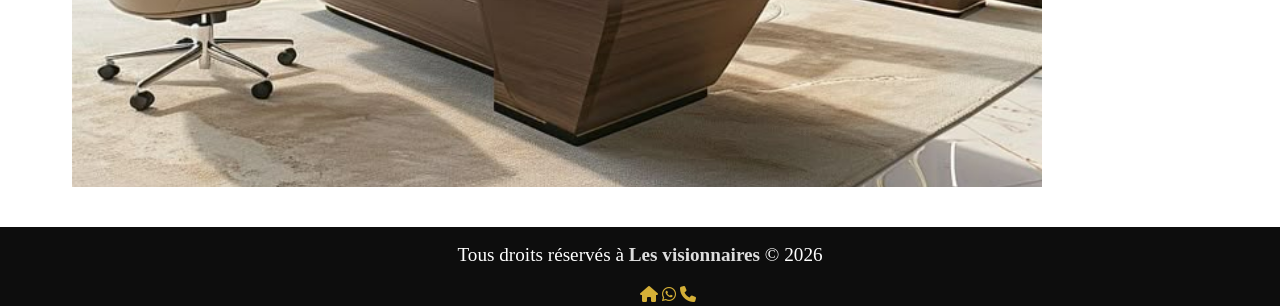
==== commit 22d3783c: "chore: Maintenance dans la partie header" ====
--- a/index.html
+++ b/index.html
@@ -8,33 +8,35 @@
     <link rel="stylesheet" href="https://cdnjs.cloudflare.com/ajax/libs/font-awesome/6.4.0/css/all.min.css">
 </head>
 <body>
+ 
     <!-- L'entête la navigation à savoir les navbar -->
 
-       <nav>
-
-        
-        <ul>
-            <li>
-                <a href="#Accueil"> Accueil</a>
-            </li>
-            <li>
-                <a href="#À propos"> A propos</a>
-            </li>
-              <li>
-                <a href="#Experience">Expériences</a>
-            </li>
-              <li>
-                <a href="#Nos services">Nos services</a>
-            </li>
-              <li>
-                <a href="#Contact">Contact</a>
-            </li>
-        </ul>
-    </nav>
-    <header >
-        
-        <h1 class="main-title"><marquee scrollamount="10" direction="right">CABINET D'AVOCAT ELITE</marquee></h1>
-
+  
+    <header class="navbar-header">
+    
+  <nav class="navbar">
+    <!-- Pati gòch -->
+      <!-- Logo nan mitan -->
+    <div class="logo-container">
+      <a href="#">
+        <img src="images/logo.png" alt="Cabinet d'Avocat ELITE" class="logo-img">
+        <div class="logo-text">
+          <span class="brand-title">CABINET D'AVOCAT</span>
+          <span class="brand-sub">ELITE</span>
+        </div>
+      </a>
+    </div>
+    <ul class="nav-links left-links">
+      <li><a href="#Accueil" class="active"><i class="fa-solid fa-house"></i> ACCUEIL</a></li>
+      <li><a href="#À propos"><i class="fa-solid fa-circle-info"></i> À PROPOS</a></li>
+      <li><a href="#Experiences"><i class="fa-solid fa-briefcase"></i> Expérience</a></li>
+      <li><a href="#Nos services"><i class="fa-solid fa-gears"></i> Nos services</a></li>
+      <li><a href="#Contact"><i class="fa-solid fa-envelope"></i> Contact</a></li>
+      <li><a href="#honoraires"><i class="fa-solid fa-money-bill-wave"></i> Honoraires</a></li>
+    </ul>
+  </nav>
+
+   <div class="main-title"><h1 ><marquee scrollamount="10" direction="right">CABINET D'AVOCAT ELITE</marquee></h1></div>
     </header>
 
     <section  id="Accueil" class="Welcom">
@@ -188,7 +190,7 @@
            </div>
         </section>
 
-        <section id="Experience" class="section">
+        <section id="Experiences" class="section">
             <h2>Expérience de travail</h2>
             <p>Depuis sa creation, le cabinet d'Avocat Elite a accompagné de nombreux particuliers
                 et entreprises dans la resolution de litiges complexes,alliant expertise juridique
@@ -252,7 +254,7 @@
             </div>
         </section>
 
-        <section class="honoraires">
+        <section class="honoraires" id="honoraires">
             <h2>Nos honoraires</h2>
             <p class="intro">
                 Decouvrez nos tarifs pour nos differents services
--- a/Css/style.css
+++ b/Css/style.css
@@ -1,89 +1,170 @@
 
-body, * {
+
+ :root {
+    --primary-color: #000000;     /* Ble fonse elegant */
+    --secondary-color: #1b263b;   /* Ble yon ti jan pi klè */
+    --accent-color:#d4af37;      /* Koulè lò (Gold) */
+    --accent-hover: #b08d46;      /* Lò pi fonse lè w pase sou li */
+    --text-dark: #2b2b2b;         /* Tèks nwa modere */
+    --text-light: #f8f9fa;        /* Tèks klè */
+    --bg-light: #f4f6f8;          /* Fon klè pou seksyon yo */
+    --white: #ffffff;
+    --font-main: 'Segoe UI', Tahoma, Geneva, Verdana, sans-serif;
+    --transition: all 0.3s ease;
+}
+
+* {
+    margin: 0;
     padding: 0;
-    margin: 0;
     box-sizing: border-box;
 }
 
-
-/* Anpeche sit la depase lajè ekran an */
-html,
-body{
-    overflow-x: hidden;
-}
-
-/* Tout imaj yo adapte ak gwosè ekran */
-img{
-    max-width:100%;
-    height:auto;
-    display:block;
-}
-
-/* Evite div yo depase ekran */
-*{
-    max-width:100%;
-}
-
-
-
-
-
-nav{
- background-color:#0d0d0d;
+html {
+    scroll-behavior: smooth;
+}
+
+body {
+    font-family: var(--font-main);
+    color: var(--text-dark);
+    line-height: 1.4;
+    background-color: var(--white);
+}
+
+a {
+    text-decoration: none;
+    color: inherit;
+    transition: var(--transition);
+}
+
+img {
+    max-width: 100%;
+    height: auto;
+    display: block;
+}
+
+/* Reset rapid */
+* {
+  margin: 0;
+  padding: 0;
+  box-sizing: border-box;
+  font-family: 'Cinzel', 'Playfair Display', Georgia, serif;
+}
+
+/* Header & Navbar Container */
+.navbar-header{
+  background: #0d0d0d;
+  border-bottom: 2px solid #d4af37; /* Liy lò nan anba a */
+  box-shadow: 0 4px 20px rgba(0, 0, 0, 0.4);
+  position: sticky;
+  top: 0;
+  z-index: 1000;
+}
+
+.navbar {
+  max-width: 100%;
+  margin: 0 auto;
+  display: flex;
+  justify-content: space-between;
+  align-items: center;
+  padding: 15px 30px;
+}
+
+/* Lyen yo (Gòch ak Dwat) */
+.nav-links {
+  display: flex;
+  list-style: none;
+  gap: 25px;
+}
+
+.nav-links a {
+  color: #e0e6ed;
+  text-decoration: none;
+  font-size: 0.85rem;
+  font-weight: 600;
+  letter-spacing: 1.5px;
+  text-transform: uppercase;
+  transition: all 0.3s ease;
+  position: relative;
+  padding: 5px 0;
+}
+
+/* Efè Hover sou lyen yo */
+.nav-links a:hover,
+.nav-links a.active {
+  color: #d4af37; /* Koulè lò */
+}
+
+.nav-links a::after {
+  content: '';
+  position: absolute;
+  width: 0;
+  height: 2px;
+  bottom: 0;
+  left: 0;
+  background-color: #c5a059;
+  transition: width 0.3s ease;
+}
+
+.nav-links a:hover::after,
+.nav-links a.active::after {
+  width: 100%;
+}
+
+/* Logo nan mitan */
+.logo-container a {
+  display: flex;
+  flex-direction: column;
+  align-items: center;
+  text-decoration: none;
+}
+
+.logo-img {
+  height: 45px;
+  width: auto;
+  margin-bottom: 4px;
+  filter: drop-shadow(0 2px 4px rgba(0,0,0,0.5));
+}
+
+.main-title{
+background-color: #0d0d0d;
+padding:8px;
+align-items:center;
+width: 100%;
+height: 47px;
+color: white;
+justify-content: center;
 position: fixed;
-padding: 4px;
-width: 100%;
-z-index: 10;
-text-align: center;
-margin-top: -10px;
-
-}
-
-nav ul{
-
-    display: flex;
-    justify-content: space-between;
-    list-style-type: none;
-    padding: 8px;
-}
-
-nav ul li a {
-
-    text-decoration: none;
-    font-size: 1.2rem;
-    text-transform: uppercase;
-    color:  #d4af37;
-    transition: 0.3s;
-}
-
-nav ul li a:hover{
-    background-color:  #d4af37;
-    padding: 2px 7px;
-    border-radius: 15px;
-    color: white;
-}
-header{
-border-top: 2px solid  #d4af37;
-position: fixed;
-background-color:#0d0d0d ;
-padding: 2px;
-width: 100%;
-height: 50px;
-z-index: 10;
-text-align: center;
-margin-top: 36px;
- }
-
- header h1{
-    text-transform: uppercase;
-    font-size: 6.6vh;
-    font-weight: bold;
-    display: block;
-    padding: 4px 0px;
-    color:  #fff;
-    text-shadow: -2px -1px 12px;
- }
-
+border-top: 2px solid #d4af37;
+}
+.logo-text {
+  text-align: center;
+  line-height: 1.1;
+}
+
+.brand-title {
+  display: block;
+  font-size: 0.65rem;
+  color: #c5a059;
+  letter-spacing: 2px;
+  font-weight: 600;
+}
+
+.brand-sub {
+  display: block;
+  font-size: 1.1rem;
+  color: #ffffff;
+  font-weight: 700;
+  letter-spacing: 3px;
+}
+
+
+
+.nav-toggle span {
+    width: 25px;
+    height: 3px;
+    background-color: var(--text-light);
+    border-radius: 2px;
+}
 .Welcom{
 max-width: 100%;
 width: 100%;
@@ -104,7 +185,7 @@
 }
 
 .Welcom h3{
-    font-size: 5.8vh;
+    font-size: 5.4vh;
     text-align: justify;
     text-transform: uppercase;
     position: absolute;
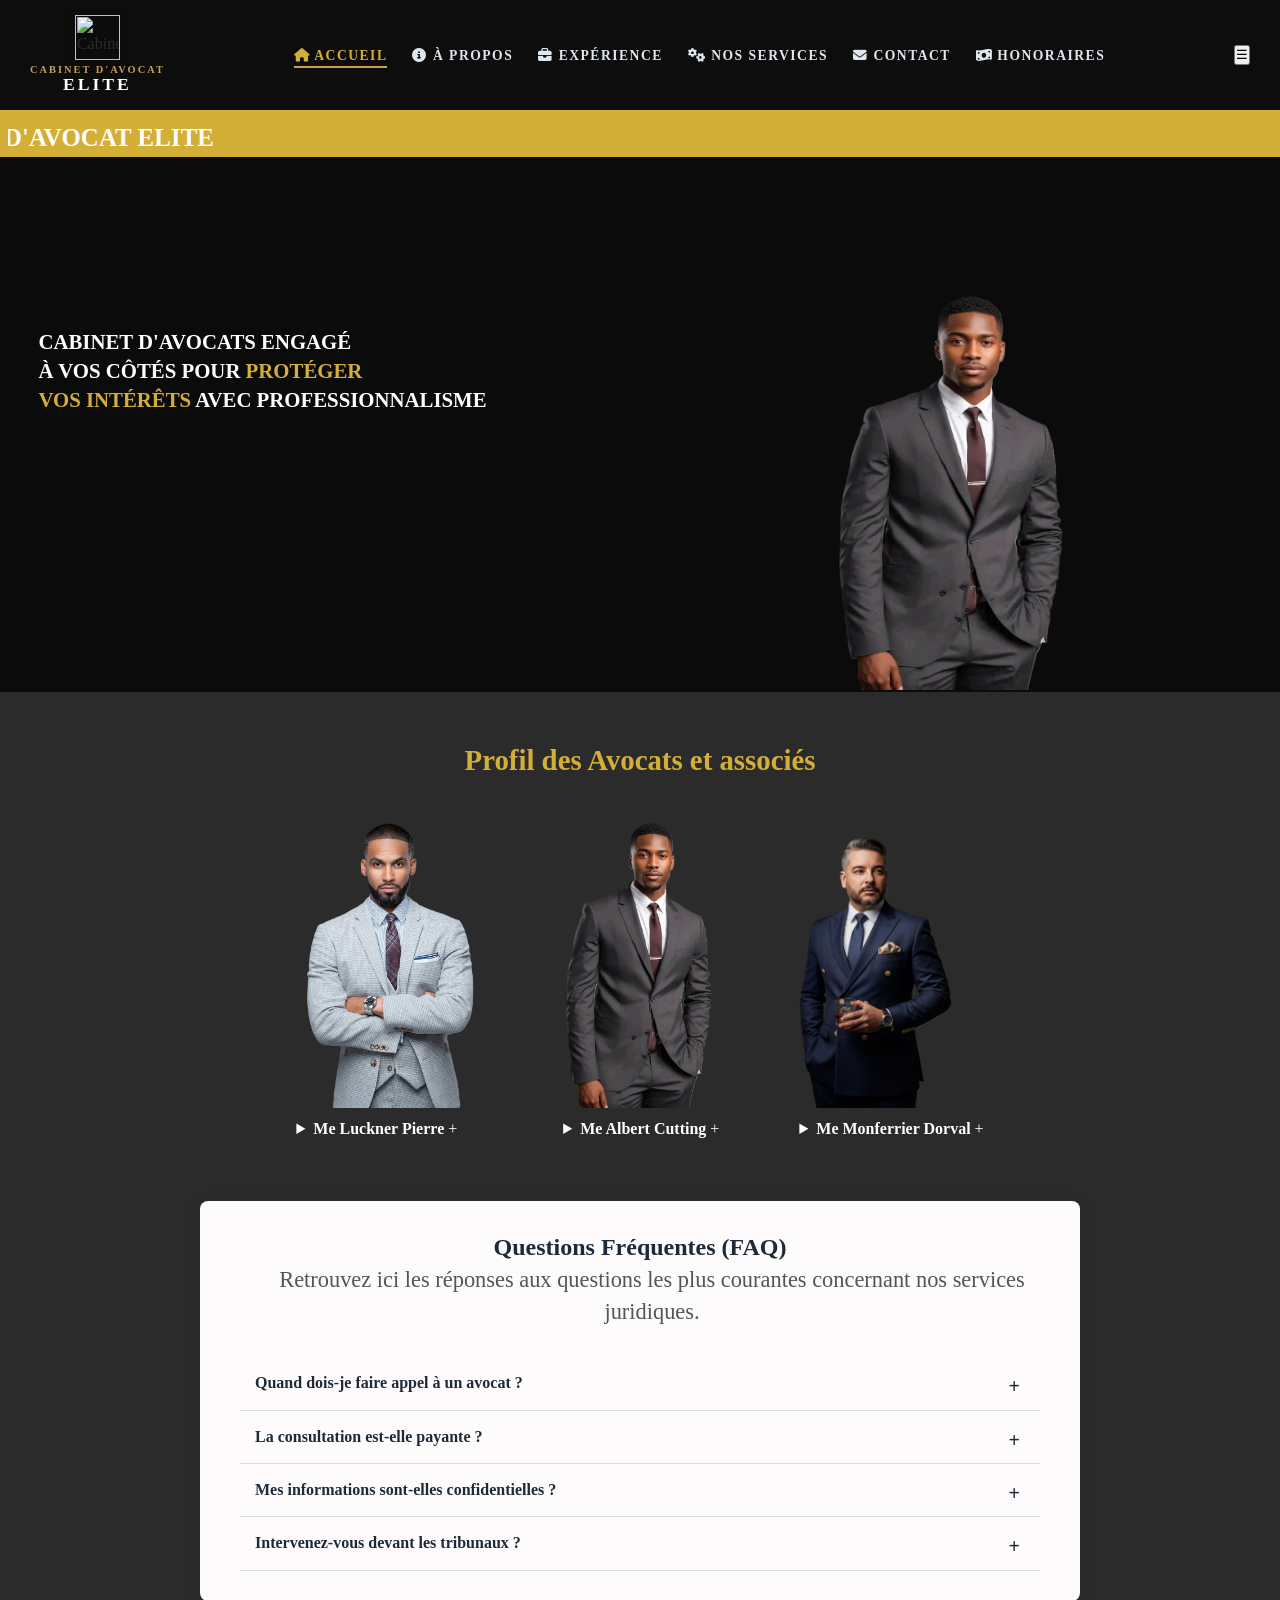
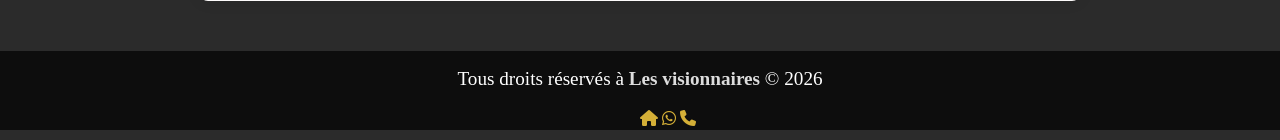
==== commit d52d7773: "chore: Maintenance dans le projet" ====
--- a/index.html
+++ b/index.html
@@ -25,18 +25,25 @@
           <span class="brand-sub">ELITE</span>
         </div>
       </a>
+
+
     </div>
-    <ul class="nav-links left-links">
-      <li><a href="#Accueil" class="active"><i class="fa-solid fa-house"></i> ACCUEIL</a></li>
-      <li><a href="#À propos"><i class="fa-solid fa-circle-info"></i> À PROPOS</a></li>
-      <li><a href="#Experiences"><i class="fa-solid fa-briefcase"></i> Expérience</a></li>
-      <li><a href="#Nos services"><i class="fa-solid fa-gears"></i> Nos services</a></li>
-      <li><a href="#Contact"><i class="fa-solid fa-envelope"></i> Contact</a></li>
-      <li><a href="#honoraires"><i class="fa-solid fa-money-bill-wave"></i> Honoraires</a></li>
+    <ul class="nav-links">
+      <li><a href="index.html" class="active"><i class="fa-solid fa-house"></i> ACCUEIL</a></li>
+      <li><a href="À_propos.html"><i class="fa-solid fa-circle-info"></i> À PROPOS</a></li>
+      <li><a href="Experiences.html"><i class="fa-solid fa-briefcase"></i> Expérience</a></li>
+      <li><a href="Services.html"><i class="fa-solid fa-gears"></i> Nos services</a></li>
+      <li><a href="Contact.html"><i class="fa-solid fa-envelope"></i> Contact</a></li>
+      <li><a href="honoraires.html"><i class="fa-solid fa-money-bill-wave"></i> Honoraires</a></li>
     </ul>
+
+     <button class="menu-toggle">
+                ☰
+            </button>
   </nav>
 
-   <div class="main-title"><h1 ><marquee scrollamount="10" direction="right">CABINET D'AVOCAT ELITE</marquee></h1></div>
+
+   <div class="main-title"><h1 ><marquee scrollamount="10" direction="right"> BIENVENUE AU CABINET D'AVOCAT ELITE</marquee></h1></div>
     </header>
 
     <section  id="Accueil" class="Welcom">
@@ -48,91 +55,13 @@
     </section>
 
 
-    <section>
-        
-          <div class="stats-title">
-        <h2>NOS <span>STATISTIQUES</span></h2>
-        <div class="line-icon">
-            <span></span>
-            ⚖️
-            <span></span>
-        </div>
-    </div>
-
-    <div class="stats-container">
-
-        <!-- Colonne gauche -->
-        <div class="stats-column">
-
-            <div class="stat-box">
-                <div class="icon">⚖️</div>
-                <div class="text">
-                    <h3>1250+</h3>
-                    <p>Dossiers traités</p>
-                </div>
-            </div>
-
-            <div class="stat-box">
-                <div class="icon">👨‍⚖️</div>
-                <div class="text">
-                    <h3>12</h3>
-                    <p>Avocats expérimentés</p>
-                </div>
-            </div>
-
-        </div>
-
-        <!-- Ligne verticale -->
-        <div class="divider"></div>
-
-        <!-- Colonne droite -->
-        <div class="stats-column">
-
-            <div class="stat-box">
-                <div class="icon">🤝</div>
-                <div class="text">
-                    <h3>980+</h3>
-                    <p>Clients satisfaits</p>
-                </div>
-            </div>
-
-            <div class="stat-box">
-                <div class="icon">🏆</div>
-                <div class="text">
-                    <h3>94%</h3>
-                    <p>Taux de réussite</p>
-                </div>
-            </div>
-
-        </div>
-
-    </div>
-
-    </section>
-
 
 <!-- La partie main a savoir le corps du travail -->
     <main class="main-content">
 
         <!-- 1er section class="section"-->
 
-        <section id="À propos" class="section">
-            <h2>A propos de nous</h2>
-
-            <div class="apropos">
-                <img src="./Images/image4.jpg" alt="Diemaleto.com">
-                <p>Le cabinet d'avocat Elite, est un cabinet de renom dans le domaine juridique hatien, sis au no° 32 à la rue de Tourssaint Loverture, au cayes. Nous offrons à la société haitienne des services onoreux dans des domaines juridiques spécialisés en (droit pénal, civil, commmercial, International public). Donc consulter nous et vous ne serrez pas déçu...</p>
-            </div>
-            <br>
-            <h2>Les membres de notre équipe</h2>
-            <div class="group">
-                  <img src="Images/Images_Groupe3.png" alt="">
-            </div>
-          
-           <br>
-             
-       
-        </section>
+      
 
         <section class="section2">
            <h2>Profil des Avocats et associés</h2>
@@ -190,95 +119,8 @@
            </div>
         </section>
 
-        <section id="Experiences" class="section">
-            <h2>Expérience de travail</h2>
-            <p>Depuis sa creation, le cabinet d'Avocat Elite a accompagné de nombreux particuliers
-                et entreprises dans la resolution de litiges complexes,alliant expertise juridique
-                et approche personnalisé a chaque dossier.
-            </p>
-            <ul class="images">
-                <li class="image">
-                    <img src="./Images/image4.jpg" alt="Diemaleto.com">
-                </li>
-                <li class="image">
-                    <img src="./Images/image4.jpg" alt="Diemaleto.fr">
-                </li>
-            </ul>
-            <p class="span">
-                <span class="Exp" style="color: #d4af37;"> <br>Une expertise au service de vos interêts <br></span>
-                <span>Notre cabinet met son expérience et ses compétences au service de particuliers et d'entreprises, <br>en proposant un accompagnement juridique adapté à chaque situation</span>
-            </p>
-        </section>
-
-        <!-- Section class="ssection"  nos services -->
-
-        <section id="Nos services" class="ssection">
-            <h2>Nos Services</h2>
-            <div class="services">
-                <div class="row">
-                <div class="service">
-                    <div class="service-title">
-                        <img src="Images/image9.png" alt="cloud computing">
-                        <h3>Droit pénal</h3>
-                    </div>
-                    <p>Nous assurons votre defense penale a chaque etape de la procedure, de l'enquete preliminaire
-                    jusqu'au jugement.
-                    </p>
-                </div>
-                   <div class="service">
-                    <div class="service-title">
-                        <img src="Images/image9.png" alt="">
-                        <h3>Droit civil</h3>
-                    </div>
-                    <p>Nous defendons vos interets avec rigueur que ce soit pour un contrat, 
-                    un heritage ou un differend familial.
-                    </p>
-                </div>
-                </div>
-                <div class="row">
-                   <div class="service">
-                    <div class="service-title">
-                        <img src="./Images/image9.png" alt="search engine optimization">
-                        <h3>Droit commmercial </h3>
-                    </div>
-                    <p>Litiges d'affaires un accompagnement fiable pour votre entreprise.</p>
-                </div>
-                   <div class="service">
-                    <div class="service-title">
-                        <img src="Images/image9.png" alt="devops">
-                        <h3>Droit International public</h3>
-                    </div>
-                    <p>Les differends juridiques entre Etats et rend des avis consultatifs.</p>
-                </div>
-                </div>
-            </div>
-        </section>
-
-        <section class="honoraires" id="honoraires">
-            <h2>Nos honoraires</h2>
-            <p class="intro">
-                Decouvrez nos tarifs pour nos differents services
-            </p>
-            <div class="tableau">
-                <div class="ligne titre">
-                    <span>Service</span>
-                    <span>Honoraires</span>
-                </div>
-              <div class="ligne">
-                <span>Consultation intiale</span>
-                <span>100$</span>
-              </div>
-              <div class="ligne">
-                <span>Accompagnement juridique</span>
-                <span>300$</span>
-              </div>
-              <div class="ligne">
-                <span>Dossier complet</span>
-                <span>Sur devis</span>
-              </div>
-              </div>
-
-        </section>
+        
+       
 
         <!-- Section FAQ -->
 
@@ -331,82 +173,7 @@
 
 </section>
 
-<!-- Section pour contact class="section" -->
 
-        <section id="Contact" class="section">
-           <h2>Contactez Nous</h2>
-           <p class="contact">Donc si vous avez des embûches juridiques en ces dites matière,  n'hésitez pas  à nous contacter à travers les numéros suivants:</p>
-           <div class="contact-avocats">
-            <div class="avocat">
-            <img src="Images/Avocat.png" alt="">
-            <h3>Me Luckner Pierre</h3>
-            <h4>Associé senior</h4>
-            <h5>Spécialité: Droit des société et contrats</h5>
-            <h5>Tel: <a href="tel:">(+509)36770478</a></h5>
-            </div>
-             <div class="avocat">
-           
-             <img src="Images/Josue.png" alt="">
-            <h3>Me Albert Cuting</h3>
-              <h4>Associé gérant</h4>
-            <h5>Spécialité: Droit des personnes</h5>
-            <h5>Tel: <a href="tel:">(+509)40722278</a></h5>
-            </div>
-             <div class="avocat">
-            <img src="Images/Claume.png" alt="">
-            <h3>Me Monferrier Dorval</h3>
-                  <h4>Associé senior</h4>
-            <h5>Spécialité: Droit des personnes</h5>
-            <h5>Tel: <a href="tel:">(+509)47620895</a></h5>
-
-            </div>
-            <br> <br>
-    
-           </div>
-
-        </section>
-        <section class="sectionform">
-                       <div class="img1">
-                  
-           </div>
-     
-           
-            <!-- formulaire -->
-
-            <div class="form">
-               <form>
-                
-                     <h2>Demande de Consultation Juridique</h2>
-                
-                <div class="input-textarea">
-
-                <input type="text" name="nom" placeholder="Nom" required>
-                <input type="text" name="Prenom" id="" placeholder="Prenom" required>
-                <input type="email" name="email" placeholder="Email" required>
-                
-      <!-- <label>Téléphone</label> <br> -->
-      <input type="tel" placeholder="Entrez votre numéro" required><br>
-
-      <!-- <label>Objet du litige</label><br> -->
-      <select required>
-        <option value="" disabled selected>Choisissez une catégorie</option>
-        <option>Divorce</option>
-        <option>Contrat</option>
-        <option>Propriété</option>
-        <option>Dette</option>
-        <option>Autre</option>
-      </select>
-      <br>
-
-      <!-- <label>Date souhaitée pour la consultation</label><br> -->
-      <input type="date" min="2026-04-26" required><br>
-            <!-- <label>Description du problème</label><br> -->
-                <textarea name="message" id="" rows="3" placeholder="Décrivez votre situation..."></textarea>
-                <input type="submit" value="Envoyer " >
-                </div>
-            </form>
-         </div>
-        </section>
     </main>
 
     <!-- footer pour le bas de page -->
@@ -417,4 +184,8 @@
          <i class="fab fa-whatsapp"></i> 
          <i class="fas fa-phone"></i> 
          </div>
-    </footer>+    </footer>
+
+<script src="script.js"></script>
+</body>
+</html>
--- a/Css/style.css
+++ b/Css/style.css
@@ -17,6 +17,7 @@
     margin: 0;
     padding: 0;
     box-sizing: border-box;
+  
 }
 
 html {
@@ -27,7 +28,7 @@
     font-family: var(--font-main);
     color: var(--text-dark);
     line-height: 1.4;
-    background-color: var(--white);
+    background-color: var(--text-dark);
 }
 
 a {
@@ -126,7 +127,7 @@
 }
 
 .main-title{
-background-color: #0d0d0d;
+background-color:  #d4af37;
 padding:8px;
 align-items:center;
 width: 100%;
@@ -136,6 +137,12 @@
 position: fixed;
 border-top: 2px solid #d4af37;
 }
+
+.main-title h1{
+    font-size: 25px;
+}
+
+
 .logo-text {
   text-align: center;
   line-height: 1.1;
@@ -168,7 +175,7 @@
 .Welcom{
 max-width: 100%;
 width: 100%;
- background-color: #1a1a1a;
+background: linear-gradient(rgba(0, 0, 0, 0.75), rgba(0, 0, 0, 0.75)), url(../images/image1.jpg);
 position: relative;
 margin: 10px 0px;
 height: 570px;
@@ -185,7 +192,7 @@
 }
 
 .Welcom h3{
-    font-size: 5.4vh;
+    font-size: 1.3rem;
     text-align: justify;
     text-transform: uppercase;
     position: absolute;
@@ -292,8 +299,10 @@
 
 main.main-content{
     width: 100%;
-    max-width: 1040px;
-    margin: 40px 2px ;
+    /* max-width: 1040px; */
+    margin: auto ;
+
+        width: min(1120px, 92%);
 
 }
 
@@ -325,11 +334,11 @@
 
 
 .section-images{
-    display: grid;
-    grid-template-columns: repeat(3, 1fr);
-    gap: 20px;
-   background-color: rgba(0, 0, 0, 0.842);
-margin-left: 10%;
+    display: flex;
+ gap: 60px;
+margin: 0, auto;
+justify-content: center;
+align-items: center;
     
 }
 
@@ -367,24 +376,22 @@
     height: 290px;
 }
 section img{
-    display: grid;
-    grid-template-columns: repeat(2, 1fr);
+ 
     
 }
 
 /* Div groupes */
 
-section  .group img{
-width: 70%;
-margin-left: 20%;
-margin-right: 20%;
-height: 70%;
-    
-}
+
+
 .images{
-    display: grid;
-    grid-template-columns: repeat(2, 1fr);
-      /* box-shadow: 0 0 5px gray; */
+    display: flex;
+    justify-content: center;
+    box-shadow: 0 0 5px  #d4af37;
+    margin: 20px 30px;
+    gap: 20px;
+    padding-bottom: 25px;
+    background-color:#161615;
 }
 
 .images li {
@@ -393,20 +400,26 @@
 }
 .images li img{
     width: 100%;
-    height: 400px;
-     gap: 20px;
-    border: solid 2px #ddd;
+    height: 300px;
+     gap: -20px;
+    border: solid 2px #d4af37;
     border-radius: 1rem;
+  
+    cursor: pointer;
+}
+
+.images li img:hover{
+  transform: translatey(-5px);
 }
 
 /* FAQ */
 .faq-section {
-    transform: translateX(60px);
+    /* transform: translateX(60px); */
     background-color: #444;
     max-width: 880px;
     margin: 50px auto;
     background: #fdfbfb;
-    padding: 30px;
+    padding: 30px 40px;
     border-radius: 8px;
     box-shadow: 0 0 15px rgba(0,0,0,0.1);
 }
@@ -499,7 +512,7 @@
 div.service-title h3{
     font-size: 1.5rem;
     margin-left: 10px;
-    color: #444;
+    color: rgb(246, 243, 243);
 }
 
 div.services p{
@@ -516,29 +529,36 @@
     margin-left: 10%;
     border-radius: 15px;
 }
+
 /* honoraires */
 .honoraires{
-    transform: translateX(50px);
     padding: 50px;
-    background:white;
+    background:rgb(88, 87, 87);
     text-align: center;
 }
 
 .honoriares h2 {
-    color:#1c1c1c
+    color:#d6d466;
     font-size:32px;
 }
 
 .intro {
-    color:#555;
+    color:#eef1d17d;
 }
 
 .tableau{
-    max-width: 700px;
+    max-width: 900px;
     margin:30px auto;
     border-radius: 10px;
     overflow: hidden;
     box-shadow: 0 5px 15px #002;
+}
+
+.tableau :hover{
+    transition: 0.3s;
+    background-color: #1e2a38;
+    cursor: pointer;
+    color: white;
 }
 
 .ligne{
@@ -570,7 +590,7 @@
 }
 
 section .contact-avocats{
-    transform: translateX(100px);
+    /* transform: translateX(100px); */
     display: grid;
     grid-template-columns: repeat(3, 1fr);
 
@@ -583,7 +603,7 @@
 }
 section .contact-avocats .avocat h5 a{
     text-decoration: none;
-    color: gray;
+    color:white;
 }
 
 /* Formulaire */
@@ -591,22 +611,15 @@
 
 
  .sectionform{
-    position: relative;
     background-image:url(../Images/image1.jpg);
     background-size: cover;
     background-position: center;
    max-height: 100%;
    height: 100%;
-   margin-left: 70px;
+   margin: 0%;
 }
 section .form{
-    position: absolute;
-    height: 65px;
-    width: 69%;
-    right: 10%;
-    bottom: 80%;
-    left: 30%;
-
+    
 }
  
 section form{
@@ -615,7 +628,7 @@
     width:60%;
     min-height: 10%;
     padding: 12px;
-    background-color: rgba(0,0,0,0.5);
+    background-color:  #d4af37;
 }
 
 .form label{
@@ -650,10 +663,11 @@
     text-transform: capitalize;
     border: none;
     background-color: #fff;
-    color:  #d4af37;
+    color: rgba(0, 0, 0, 0.662);
     padding: 10px 24px;
     border-radius: 2rem;
     transition: 0.2s;
+
 margin-left: 35%;
 margin-right: 20%;
 margin-top: 5px;
@@ -665,7 +679,7 @@
 
 .sectionform h2{
     transform: translateX(-10px);
-    color: #d4af37;
+    color: rgba(0, 0, 0, 0.662);
     padding: 2;
     font-family: sans-serif;
     font-size: 1.4rem;
@@ -684,7 +698,8 @@
     width:100%;
     background-color: #0d0d0d ;
     color: #fff;
-    margin-bottom:-10%;
+    margin-bottom:10px;
+    margin-top: 20pox;
 }
 
 footer p{
@@ -710,518 +725,136 @@
 }
 
 
-/* Responsive sur desktop(943 a 710) */
-
-@media screen  and (max-width: 1000px){
-    .Welcom h3{
-    font-size: 5.1vh;
-    text-transform: uppercase;
-    position: absolute;
-    left: 2%;
-    top: 32%;
-    /* color: #333; */
-    color: white;
-    display: block;
-
-}
-
-   div.services .row{
-        flex-direction:column;
-        gap:25px;
-        margin-left:0;
+
+
+@media (max-width: 993px) {
+
+    /* Bouton 3 lignes */
+    .menu-toggle {
+        display: block;
+        border: none;
+        background: #d4af37;
+        font-size: 30px;
+        color: var(--navy);
+        cursor: pointer;
+        z-index: 100;
     }
 
-
-
+    /* Meni a kache */
+    .nav-links {
+        display: none;
+
+        position: absolute;
+        top: 76px;
+        left: 0;
+        width: 100%;
+
+        background: rgb(35, 34, 34);
+        z-index: 40;
+
+        flex-direction: column;
+        gap: 0;
+
+        padding: 10px 5%;
+
+        box-shadow: 0 8px 20px #0303036d;
+    }
+
+    /* Lè JavaScript mete .show */
+    .nav-links.show {
+        display: flex;
+    }
+
+    /* Chak lien */
+    .nav-links li {
+        width: 100%;
+    }
+
+    .nav-links a {
+        display: block;
+        width: 100%;
+        padding: 15px 0;
+    }
+
+    /* Retire ti liy active anba lien yo */
+    .nav-links a.active::after {
+        display: none;
+    }
+
+    /* Autres éléments responsive */
+    .cards,
+    .menu-grid,
+    .gallery,
+    .info-grid {
+        grid-template-columns: 1fr 1fr;
+    }
+
+    .section-images {
+        grid-template-columns: 1fr;
+    }
+
+   
     
-
-
-
-main.main-content{
-    width: 100%;
-    max-width: 800px !important;
-    margin: 50px 15px;
-
-}
-
-
-.Welcom{
-max-width: 100%;
-width: 100%;
- background-color: #1a1a1a;
-position: relative;
-margin: 10px 0px;
-height: 570px;
-
-}
-}
-
-@media screen and (max-width: 943px) {
-
-/* responsite du main.main-content */
-
-.Welcom{
-max-width: 100%;
-width: 100%;
- background-color: #1a1a1a;
-position: relative;
-margin: 10px 0px;
-height: 570px;
-
-}
-
-.Welcom h3{
-    font-size: 5.2vh;
-    text-transform: uppercase;
-    position: absolute;
-    left: 2%;
-    top: 32%;
-    /* color: #333; */
-    color: white;
-    display: block;
-}
-
-
-main.main-content{
-    width: 100%;
-    max-width: 700px !important;
-    margin: 50px 15px;
-
-}
-
-
-
-/* FAQ */
-.faq-section {
-    background-color: #444;
-    max-width: 880px;
-    margin: 50px auto;
-    background: #fdfbfb;
-    padding: 30px;
-    border-radius: 8px;
-    box-shadow: 0 0 15px rgba(0,0,0,0.1);
-}
-
-.faq-section h1 {
-    font-size: 3vw;
-    text-align: center;
-    color: #1e2a38;
-}
-.faq-intro {
-    font-size: 2vw;
-    text-align: center;
-    color: #555;
-    margin-bottom: 30px;
-}
-
-.faq-item {
-    border-bottom: 1px solid #ddd;
-}
-
-.faq-item input {
-    display: none;
-}
-
-.faq-item label {
-    display: block;
-    padding: 15px;
-    font-weight: bold;
-    color: #1e2a38;
-    cursor: pointer;
-    position: relative;
-    font-size: 2vw;
-}
-
-.faq-item label::after {
-    content: "+";
-    position: absolute;
-    right: 20px;
-    font-size: 20px;
-}
-
-.faq-item input:checked + label::after {
-    content: "-";
-}
-
-.faq-content {
-    max-height: 0;
-    overflow: hidden;
-    transition: max-height 0.3s ease;
-    padding: 0 15px;
-}
-
-.faq-item input:checked ~ .faq-content {
-    max-height: 200px;
-    padding-bottom: 15px;
-}
-
-.faq-content p {
-    color: #444;
-    line-height: 1;
-}
-
-    /* form */
-
-
-    
-
-
-
-}
-
-@media screen and (max-width: 900px){
-
-
-
-    
-main.main-content{
-    width: 100%;
-    max-width:  800px;
-    margin: 50px 10px;
-
-}
-
-
-/* Centrer la parties profiles des avocats et associés  */
+}
+
+@media(max-width: 840px){
+.images{
+    display: flex;
+    flex-direction: column;
+    align-items: center;
+    justify-content: center;
+}
+}
+
+
+
+@media(max-width: 760px){
+.Welcom img {
+    display: grid;
+    grid-template-columns: repeat(1fr);
+}
 
 .section-images{
-
-    display: grid;
-    grid-template-columns: repeat(3, 1fr) !important;
-    justify-content: start;
-    justify-items: stretch;
-    gap: 20px;
-      /* background-color: white; */
-
-    
-}
-
-.section-images img{
-    max-width: 100%;
-    height: 250px;
-}
-   
-
-
-
-/* form */
- 
-section .form{
-    margin-right: 10%;
-}
-
- .sectionform{
-    position: relative;
-    background-image:url(../Images/image1.jpg);
-    background-size: cover;
-    background-position: center;
-   min-height: 100%;
-   height: 100%;
-}
-section .form{
-    position: absolute;
-    height: 90px;
-    right: 10%;
-    bottom: 80%;
-    left: 50%;
-
-}
-
-section .form{
-    width: 100%;
-}
- 
-section form{
-    border: solid 2px #d4af37;
-    border-radius: 19px;
-    width:60%;
-    min-height: 10%;
-    padding: 12px;
-    background-color: rgba(0,0,0,0.5);
-}
-
-.form label{
-    color:white;
-    padding: 8px;
-    font-size: 1.3rem;
-     resize: none;
-}
-
-select{
-    background-color: white ;
-    width: 100%;
-    padding:6px;
-    margin: 4px 0;
-    font-size:1.1rem;
-    border: 2px solid #ddd;
-    resize: none;
-}
-
-form input[type='text'], form input[type='email'], form input[type='tel'],form input[type='date'], form textarea{
-    padding: 6px;
-    font-size: 1.1rem;
-    width: 100%;
-    border: solid 2px #ddd;
-    margin: 2px 2px;
-    resize: none;
-}
-
-form input[type='submit']{
-    font-size: 1.2rem;
-    font-weight: bold;
-    text-transform: capitalize;
-    border: none;
-    background-color: #fff;
-    color: #0062ff;
-    padding: 10px 24px;
-    border-radius: 2rem;
-    transition: 0.2s;
-margin-left: 20%;
-margin-right: 20%;
-}
-
-form input[type='submit']:hover{
-    background-color: darkgray;
-}
-
-
-
-
-    
-}
-
-
-@media screen and (max-width:843px){
-  .Welcom{
-max-width: 100%;
-width: 100%;
- background-color: #1a1a1a;
-position: relative;
-margin: 10px 0px;
-height: 570px;
-
-}
-        
-    main.main-content{
-    width: 100%;
-    max-width:  500px !important;
-    margin: 50px 10px ;
-
-}
-}
-
-
-@media screen and (max-width:840px){
-
-    
-    main.main-content{
-    width: 100%;
-    max-width:  500px;
-    margin: 50px 10px ;
-
-}
-.section-images img{
-    max-width: 100%;
-    height: 30%;  
-}
-
-.section2 .section-image img{
-    width: 220px !important;
-    height: 250px !important;
-
-}
-
-
-}
-
-
-
-
-
-/* ===========================
-   TABLET (768px)
-=========================== */
-
-@media (max-width:768px){
-
-    /* Hero Section */
-
-    .Welcom{
-        height:auto;
-        padding:170px 20px 50px;
-        display:flex;
-        flex-direction:column;
-        align-items:center;
-        justify-content:center;
-        text-align:center;
-    }
-
-    .Welcom h3{
-        position:static;
-        font-size:2rem;
-        text-align:center;
-        margin-bottom:30px;
-    }
-
-    .Welcom img{
-        position:static;
-        width:250px;
-        height:auto;
-    }
-
-    /* Tableau Statistique */
-
-    .stats-container{
-        flex-direction:column;
-        gap:30px;
-    }
-
-    .divider{
-        display:none;
-    }
-
-    .stats-column{
-        width:100%;
-        align-items:center;
-    }
-
-    /* Apropos */
-
-    section .apropos{
-        flex-direction:column;
-        gap:30px;
-        align-items:center;
-    }
-
-    .section .apropos img{
-        width:90%;
-    }
-
-    /* Galerie Avocats */
-
-    .section-images{
-        grid-template-columns:repeat(2,1fr);
-        margin-left:0;
-    }
-
-    /* Services */
-
-    div.services .row{
-        flex-direction:column;
-        gap:25px;
-        margin-left:0;
-    }
-
-    /* Contact Avocats */
-
-    section .contact-avocats{
-        grid-template-columns:repeat(2,1fr);
-        gap:20px;
-        transform:none;
-    }
-
-    /* Formulaire */
-
-    .sectionform{
-        margin-left:0;
-    }
-
-    section .form{
-        position:static;
-        width:100%;
-    }
-
-    section form{
-        width:95%;
-        margin:auto;
-    }
-
-}
-
-
-/*== MOBILE (480px)==*/
-
-@media (max-width:480px){
-
-    /* Navbar */
-
-    nav ul{
-        flex-wrap:wrap;
-        justify-content:center;
-        gap:10px;
-    }
-
-    nav ul li a{
-        font-size:.9rem;
-    }
-
-    /* Titre */
-
-    header h1{
-        font-size:1.3rem;
-    }
-
-    /* Hero */
-
-    .Welcom{
-        padding-top:150px;
-    }
-
-    .Welcom h3{
-        font-size:1.5rem;
-    }
-
-    .Welcom img{
-        width:180px;
-    }
-
-    /* Profil Avocats */
-
-
-    .section-images{
-        grid-template-columns:1fr;
-        display: block;
-    }
-
-    /* groupes */
-    section  .group img{
-width: 70vw;
-
-height: 45%;
-    
-}
-
-    /* Experience */
-
-    .images{
-        grid-template-columns:1fr;
-    }
-
-    /* Contact */
-
-    section .contact-avocats{
-        grid-template-columns:1fr;
-    }
-
-    /* FAQ */
-
-    .faq-section{
-        transform:none;
-        width:95%;
-        padding:20px;
-    }
-
-    /* Bouton formulaire */
-
-    form input[type="submit"]{
-        width:100%;
-        margin:10px 0;
-    }
-
-}
-
-
-
-
-
-
+    display: flex;
+    flex-direction: column;
+    justify-content: center;
+    align-items: center;
+}
+
+
+}
+
+@media(max-width: 560px) {
+
+.images li img{
+    display: flex;
+    align-items: center;
+    justify-content: center;
+    width: 90%;
+    height: 300px;
+    padding: 20px auto;
+}
+
+
+}
+
+
+
+@media(max-width: 376px) {
+
+.images li img{
+    width: 80%;
+    height: 300px;
+    padding: 20px auto;
+}
+
+
+}
+
+
+
+
+
+
+
+
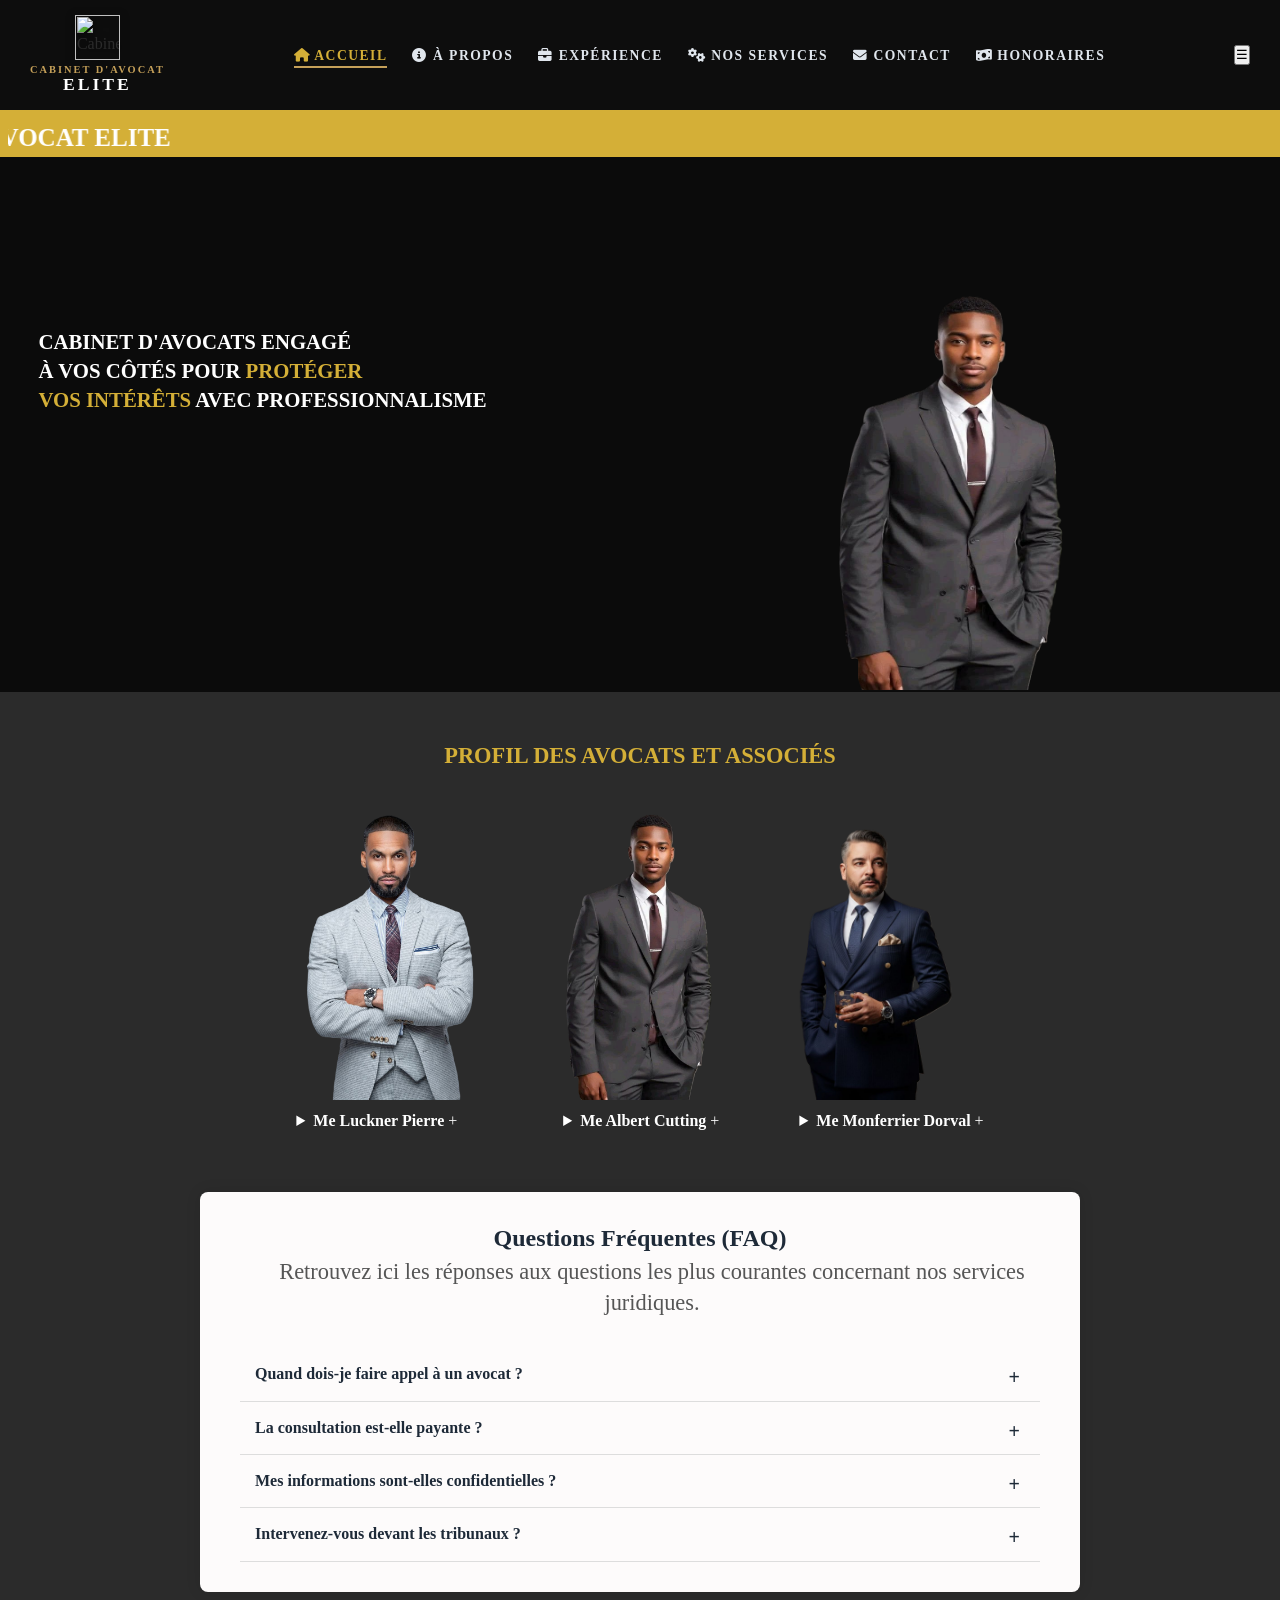
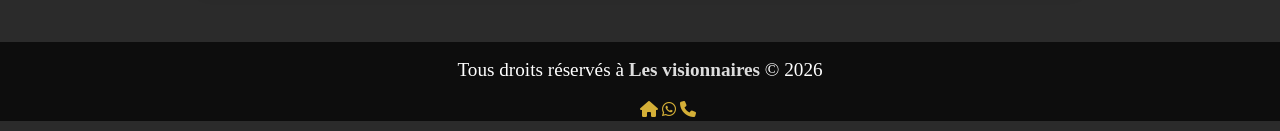
==== commit a94ab1dd: "feat: Ajout" ====
--- a/index.html
+++ b/index.html
@@ -29,7 +29,7 @@
 
     </div>
     <ul class="nav-links">
-      <li><a href="index.html" class="active"><i class="fa-solid fa-house"></i> ACCUEIL</a></li>
+      <li><a href="#index.html" class="active"><i class="fa-solid fa-house"></i> ACCUEIL</a></li>
       <li><a href="À_propos.html"><i class="fa-solid fa-circle-info"></i> À PROPOS</a></li>
       <li><a href="Experiences.html"><i class="fa-solid fa-briefcase"></i> Expérience</a></li>
       <li><a href="Services.html"><i class="fa-solid fa-gears"></i> Nos services</a></li>
--- a/Css/style.css
+++ b/Css/style.css
@@ -111,6 +111,23 @@
   width: 100%;
 }
 
+/* section page-hero */
+
+.page-hero {
+    background-image: url(../Images/image2.jpg) ;
+background-size: cover;
+background-position: center;
+    color:  #d4af37;
+    padding: 90px 10px;
+
+}
+
+.page-hero h1 {
+    font-size: 40px;
+}
+
+
+
 /* Logo nan mitan */
 .logo-container a {
   display: flex;
@@ -301,28 +318,31 @@
     width: 100%;
     /* max-width: 1040px; */
     margin: auto ;
-
-        width: min(1120px, 92%);
+   width: min(1120px, 92%);
 
 }
 
 section  .apropos{
     display: flex;
-    gap: 250px;
+    align-items: center;
+    justify-content: center;
+    gap: 100px;
     margin-top: 60px;
+    padding: 20px 10px;
 }
 
 .section .apropos img{
-    width: 40%;
-    height: 280px;
-    margin-top: -8px;
+    width: 70%;
+    height: 300px;
+    margin-top: -6px;
 }
 
 section h2 {
     text-align: center;
+    text-transform: uppercase;
     margin-top: 3rem;
     margin-bottom: 1rem;
-    font-size: 1.8rem;
+    font-size: 1.4rem;
     color:  #d4af37;
     font-family:Georgia, serif;
     transform: translateX(0px);
@@ -334,7 +354,7 @@
 
 
 .section-images{
-    display: flex;
+display: flex;
  gap: 60px;
 margin: 0, auto;
 justify-content: center;
@@ -346,7 +366,7 @@
     padding: 10px;
 }
 p{
-    color: black;
+    color: rgb(248, 246, 246);
 }
 
 .span{
@@ -381,6 +401,12 @@
 }
 
 /* Div groupes */
+
+section .group{
+    margin-left: 20%;
+    margin-bottom: 10px;
+    margin-top: -10px;
+}
 
 
 
@@ -804,15 +830,21 @@
     align-items: center;
     justify-content: center;
 }
+
+section  .apropos{
+    display: flex;
+    flex-direction: column;
+    align-items: center;
+    justify-content: center;}
 }
 
 
 
 @media(max-width: 760px){
-.Welcom img {
+/* .Welcom img {
     display: grid;
     grid-template-columns: repeat(1fr);
-}
+} */
 
 .section-images{
     display: flex;
@@ -820,6 +852,24 @@
     justify-content: center;
     align-items: center;
 }
+
+
+   section .Welcom {
+        padding: 170px 20px 50px !important;
+        display: flex !important;
+        flex-direction: column !important;
+        align-items: center !important;
+        text-align: center !important;
+    }
+
+    div.services .row{
+        display: flex;
+        flex-direction:column ;
+        align-items: center;
+        justify-content: center;
+         gap: 100px;
+}
+    }
 
 
 }
@@ -834,6 +884,11 @@
     height: 300px;
     padding: 20px auto;
 }
+section h2 {
+
+    font-size: 8px !important;
+}
+
 
 
 }
@@ -848,13 +903,23 @@
     padding: 20px auto;
 }
 
-
-}
-
-
-
-
-
-
-
-
+   div.services .row{
+        display: flex;
+        flex-direction:column ;
+        align-items: center;
+        justify-content: center;
+         gap: 100px;
+         padding: 20px 30px;
+}
+ 
+
+
+}
+
+
+
+
+
+
+
+
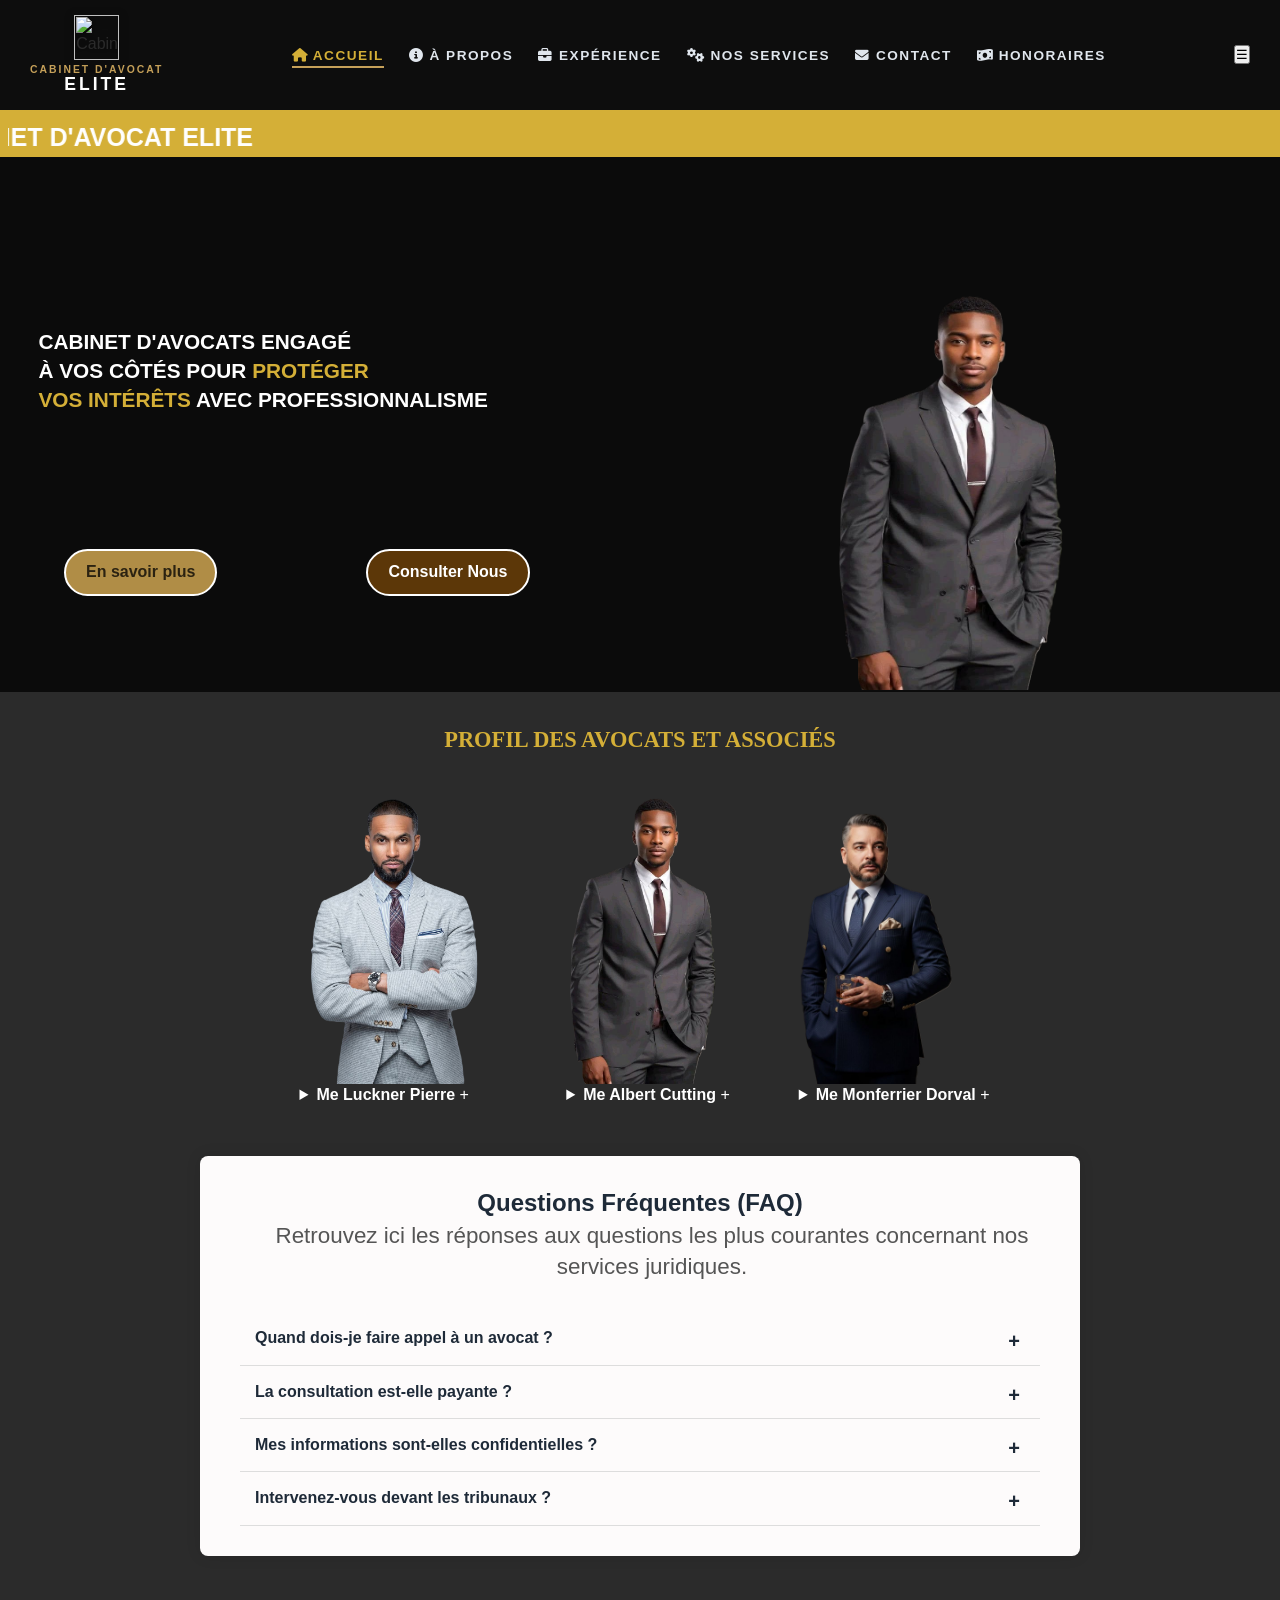
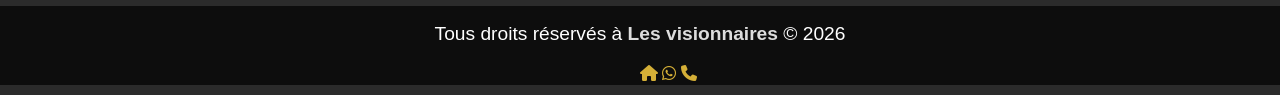
==== commit c5f83dc1: "chore: Maintenance version finale1 du site" ====
--- a/index.html
+++ b/index.html
@@ -50,7 +50,15 @@
         <img src="./Images/Josue.png" alt="image de profile">
         <h3>Cabinet d'avocats engagé <br> à vos côtés pour <span>protéger <br> vos intérêts</span>  avec  professionnalisme</h3>
            
-    
+    <!-- <div class="link-heros1"> -->
+           <a href="À_propos.html" class="btn3">
+                En savoir plus
+            </a>
+
+            <a href="Contact.html" class="btn-outline">
+                Consulter Nous
+            </a>
+    <!-- </div> -->
     
     </section>
 
@@ -178,7 +186,7 @@
 
     <!-- footer pour le bas de page -->
     <footer>
-        <p>Tous droits réservés à <a href="https://bprood.com"> Les visionnaires</a> © 2026</p>
+        <p>Tous droits réservés à <a href="index.html"> Les visionnaires</a> © 2026</p>
         <div class="i">
              <i class="fas fa-home"></i> 
          <i class="fab fa-whatsapp"></i> 
--- a/Css/style.css
+++ b/Css/style.css
@@ -48,7 +48,7 @@
   margin: 0;
   padding: 0;
   box-sizing: border-box;
-  font-family: 'Cinzel', 'Playfair Display', Georgia, serif;
+  /* font-family: 'Cinzel', 'Playfair Display', Georgia, serif; */
 }
 
 /* Header & Navbar Container */
@@ -117,9 +117,15 @@
     background-image: url(../Images/image2.jpg) ;
 background-size: cover;
 background-position: center;
+
     color:  #d4af37;
     padding: 90px 10px;
 
+}
+
+.page-hero:hover{
+    transform: translateY(-5px);
+    cursor: pointer;
 }
 
 .page-hero h1 {
@@ -224,6 +230,56 @@
     color:#d4af37 ;
 }
 
+
+.btn3{
+    position: absolute;
+    top: 75%;
+    left: 5%;
+    display: inline-block;
+    background: #b08d46;
+    color: rgba(0, 0, 0, 0.756);
+    padding: 10px 20px;
+    border-radius: 999px;
+    font-weight: 800;
+    border: 2px solid white;
+    transition: .2s;
+}
+
+.btn3:hover{
+    transition: 0.3s;
+    background-color: white;
+    transform: translateY(-3px);
+    border: 2px solid #c79a4b;
+    color: #c79a4b ;
+ 
+}
+
+.btn-outline{
+    position: absolute;
+    top: 75%;
+    left: 28%;
+    background: rgba(174, 101, 6, 0.5);
+    color: white;
+    font-weight: 800;
+    border-color: white;
+    margin-left: 8px;
+    padding: 10px 20px ;
+     border: 2px solid white;
+    border-radius:999px ;
+}
+
+.btn-outline:hover{
+    transform: translateY(-5px);
+    transition: 0.5s;
+    border: 2px solid #c79a4b;
+    background-color: var(--white);
+    color: #c79a4b;
+}
+
+.statis{
+    background-color: rgba(0, 0, 0, 0.4);
+}
+
 .stats{
     position: absolute;
     width:200px;
@@ -244,7 +300,7 @@
 
 .stats-title h2{
 color: #d4af37 ;
-    font-size:30px;
+    font-size:20px;
     font-family:Georgia, serif;
     font-weight:bold;
     transform: translateX(25px);
@@ -306,7 +362,7 @@
 
 .text p{
     font-size:23px;
-    color:#191818;
+    color:#f2eeee;
 }
 
 
@@ -315,10 +371,10 @@
 
 
 main.main-content{
-    width: 100%;
-    /* max-width: 1040px; */
-    margin: auto ;
-   width: min(1120px, 92%);
+    padding: auto;
+     margin: auto ;
+
+     
 
 }
 
@@ -326,26 +382,33 @@
     display: flex;
     align-items: center;
     justify-content: center;
-    gap: 100px;
-    margin-top: 60px;
-    padding: 20px 10px;
+    gap: 90px;
+    padding: 10px auto;
+   
 }
 
 .section .apropos img{
-    width: 70%;
+    width: 90%;
     height: 300px;
-    margin-top: -6px;
+    border: 2px solid var(--white);
+   
+}
+
+.section .apropos img:hover{
+ transform: translatey(-6px) !important;
+    cursor: pointer;
+    border: 3px solid #b08d46;
+    transition: cubic-bezier(0.165, 0.84, 0.44, 1);
 }
 
 section h2 {
     text-align: center;
     text-transform: uppercase;
-    margin-top: 3rem;
+    margin-top: 2rem;
     margin-bottom: 1rem;
     font-size: 1.4rem;
     color:  #d4af37;
     font-family:Georgia, serif;
-    transform: translateX(0px);
 }
 
 section p {
@@ -363,7 +426,7 @@
 }
 
 details{
-    padding: 10px;
+ padding-left: 9px;
 }
 p{
     color: rgb(248, 246, 246);
@@ -388,6 +451,7 @@
 }
 summary{
     color: white;
+    cursor: pointer;
 }
 
 
@@ -395,19 +459,95 @@
     max-width: 100%;
     height: 290px;
 }
-section img{
- 
+.section img{
+ margin-left: 5%;
+border-radius: 15px;
     
 }
 
+/* Section7 */
+.section7 {
+    padding: 82px 0;
+}
+
+.section.alt {
+    background: var(--cream);
+}
+
+.section-head {
+    text-align: center;
+    max-width: 700px;
+    margin: 0 auto 42px;
+}
+
+.section-head h2 {
+    font-size: 38px;
+    color: var(--navy);
+}
+
+
+/* INFO */
+.container{
+    width: min(1120px, 92%);
+    margin: auto;
+}
+.info-grid {
+    display: grid;
+    grid-template-columns: repeat(3, 1fr);
+    gap: 20px;
+}
+
+
+.info-card {
+    padding: 28px;
+    border-radius: 16px;
+    background: rgba(0, 0, 0, 0.4);
+    text-align: center;
+}
+
+.info-card .icon {
+    font-size: 30px;
+    cursor: pointer;
+}
+
+.container .info-grid .info-card h3{
+   color: #b08d46;
+}
+
+
+.info-card:hover{
+    transform: translateY(-5px);
+    transition: 3s;
+    background-color: #b08d46c8;
+    border-radius:16px ;
+    border: 3px solid var(--white);
+    color: rgba(0, 0, 0, 0.4);
+}
+
+.container .info-grid .info-card h3:hover{
+    color: rgba(0, 0, 0, 0.756);
+    cursor: pointer;
+      transition: 3s;
+}
+
+
+
+
+
 /* Div groupes */
 
-section .group{
-    margin-left: 20%;
-    margin-bottom: 10px;
-    margin-top: -10px;
-}
-
+
+ .section .group img{
+    width: 90% !important;
+    border: 4px solid black;
+   
+}
+
+.section .group img:hover{
+    transform: translateY(-9px);
+    border: 2px solid #b08d46;
+    cursor: pointer;
+}
 
 
 .images{
@@ -417,6 +557,7 @@
     margin: 20px 30px;
     gap: 20px;
     padding-bottom: 25px;
+    padding-top: 25px;
     background-color:#161615;
 }
 
@@ -436,11 +577,11 @@
 
 .images li img:hover{
   transform: translatey(-5px);
+  border: 3px solid var(--white);
 }
 
 /* FAQ */
 .faq-section {
-    /* transform: translateX(60px); */
     background-color: #444;
     max-width: 880px;
     margin: 50px auto;
@@ -538,7 +679,7 @@
 div.service-title h3{
     font-size: 1.5rem;
     margin-left: 10px;
-    color: rgb(246, 243, 243);
+    color: rgb(44, 66, 138);
 }
 
 div.services p{
@@ -547,16 +688,11 @@
 }
 
 .section img{
-    max-width: 100%;
-    width: 54%;
-    max-height: 100%;
-    height: 95%;
-margin-top: 10%;
-    margin-left: 10%;
     border-radius: 15px;
 }
 
 /* honoraires */
+
 .honoraires{
     padding: 50px;
     background:rgb(88, 87, 87);
@@ -616,18 +752,19 @@
 }
 
 section .contact-avocats{
-    /* transform: translateX(100px); */
     display: grid;
     grid-template-columns: repeat(3, 1fr);
+ justify-items: center;
 
 }
 
 section .contact-avocats .avocat img {
-width: 50%;
-height: 250px;
-
-}
-section .contact-avocats .avocat h5 a{
+width: 100%;
+height: 320px;
+
+}
+
+section .contact-avocats .avocat h3,h4, h5, h5 a{
     text-decoration: none;
     color:white;
 }
@@ -640,21 +777,19 @@
     background-image:url(../Images/image1.jpg);
     background-size: cover;
     background-position: center;
-   max-height: 100%;
-   height: 100%;
-   margin: 0%;
 }
 section .form{
     
 }
  
 section form{
+ 
     border: solid 2px #ddd;
     border-radius: 19px;
-    width:60%;
-    min-height: 10%;
+    width: 80%;
     padding: 12px;
-    background-color:  #d4af37;
+    background-color: #d4af37ba;
+    margin: 30px auto;
 }
 
 .form label{
@@ -685,28 +820,34 @@
 
 form input[type='submit']{
     font-size: 1.3rem;
-    font-weight: bold;
+    font-weight: 800;
     text-transform: capitalize;
+    text-align: center;
     border: none;
     background-color: #fff;
     color: rgba(0, 0, 0, 0.662);
     padding: 10px 24px;
+    border: 3px solid rgba(0, 0, 255, 0.539);
     border-radius: 2rem;
     transition: 0.2s;
-
-margin-left: 35%;
-margin-right: 20%;
 margin-top: 5px;
+transform: translateX(20px);
+margin-left: 40%;
 }
 
 form input[type='submit']:hover{
-    background-color: darkgray;
+    background-color:#000000b0;
+    color: var(--white);
+    transform: translateY(-3px);
+    transition: 0.5s;
+    border: 3px solid var(--white);
 }
 
 .sectionform h2{
     transform: translateX(-10px);
     color: rgba(0, 0, 0, 0.662);
-    padding: 2;
+    padding: 2px;
+    font-weight: 800;
     font-family: sans-serif;
     font-size: 1.4rem;
 margin-bottom: 15px;
@@ -807,17 +948,6 @@
         display: none;
     }
 
-    /* Autres éléments responsive */
-    .cards,
-    .menu-grid,
-    .gallery,
-    .info-grid {
-        grid-template-columns: 1fr 1fr;
-    }
-
-    .section-images {
-        grid-template-columns: 1fr;
-    }
 
    
     
@@ -833,33 +963,57 @@
 
 section  .apropos{
     display: flex;
-    flex-direction: column;
+    flex-direction: column-reverse;
     align-items: center;
-    justify-content: center;}
-}
-
+    justify-content: center;
+    gap: 20px;
+}
+
+section .contact-avocats{
+
+     display: grid;
+     grid-template-columns: 1fr 1fr;
+    align-items: center;
+    justify-content: center;
+     grid-auto-flow: row;
+    align-content: center;
+    justify-items: center;
+    gap: 50px;
+
+}
+}
 
 
 @media(max-width: 760px){
-/* .Welcom img {
+
+.section-images{
     display: grid;
-    grid-template-columns: repeat(1fr);
-} */
-
-.section-images{
-    display: flex;
-    flex-direction: column;
+    grid-template-columns: 1fr 1fr;
     justify-content: center;
-    align-items: center;
-}
-
-
-   section .Welcom {
-        padding: 170px 20px 50px !important;
-        display: flex !important;
-        flex-direction: column !important;
-        align-items: center !important;
-        text-align: center !important;
+    justify-items: center;
+    justify-items: center;
+}
+
+        .Welcom {
+        height: auto;
+        padding: 170px 20px 50px;
+        display: flex;
+        flex-direction: column;
+        align-items: center;
+        justify-content: center;
+        text-align: center;
+    }
+    .Welcom img {
+        position: static;
+        width: 250px;
+        height: auto;
+    }
+
+        .Welcom h3 {
+        position: static;
+        font-size: 1.5rem;
+        text-align: center;
+        margin-bottom: 30px;
     }
 
     div.services .row{
@@ -868,11 +1022,58 @@
         align-items: center;
         justify-content: center;
          gap: 100px;
-}
+         
+}
+
+
+section .contact-avocats .avocat h3,h4{
+    font-size: 15px;
+    padding-left: 25px;
+}
+   
+section .contact-avocats .avocat h5, h5 a{
+    font-size: 10px;
+    padding-left: 25px;
+
+}
+
+.btn3{
+    position: static;
+}
+
+.btn-outline{
+    position: static;
+    margin-top: 10px;
+}
+
+
+
+    .faq-section h1 {
+   
+        font-size: 1.3rem;
+} 
+.faq-intro {
+    font-size: 14px;
+}
+
+.faq-item label {
+    font-size:0.8rem ;
+}
+
+.info-grid{
+    display: grid;
+    grid-template-columns: 1fr 1fr;
+    justify-content: stretch;
+    align-items: stretch;
+    justify-items: stretch;
+    align-content: center;
+
+}
+
     }
 
 
-}
+
 
 @media(max-width: 560px) {
 
@@ -885,10 +1086,51 @@
     padding: 20px auto;
 }
 section h2 {
-
-    font-size: 8px !important;
-}
-
+    font-size: 16px !important;
+}
+
+    .faq-section h1 {
+   
+        font-size: 1.3rem;
+} 
+.faq-intro {
+    font-size: 14px;
+}
+
+.faq-item label {
+    font-size:0.8rem ;
+}
+
+div.service-title h3{
+    font-size: 1.2rem;
+
+    
+}
+
+div.services p{
+
+    font-size: 13px;
+}
+
+section p{
+    font-size: 13px;
+}
+
+.stats-container {
+    gap: 0px;
+}
+
+
+
+.ligne span{
+    font-size: 10px;
+}
+
+form input[type='submit']{
+    margin-left: 25%;
+}
+
+ 
 
 
 }
@@ -908,18 +1150,22 @@
         flex-direction:column ;
         align-items: center;
         justify-content: center;
-         gap: 100px;
+        gap: 55px;
          padding: 20px 30px;
 }
+
+.ligne span{
+    font-size: 8px;
+}
  
-
-
-}
-
-
-
-
-
-
-
-
+ 
+
+}
+
+
+
+
+
+
+
+
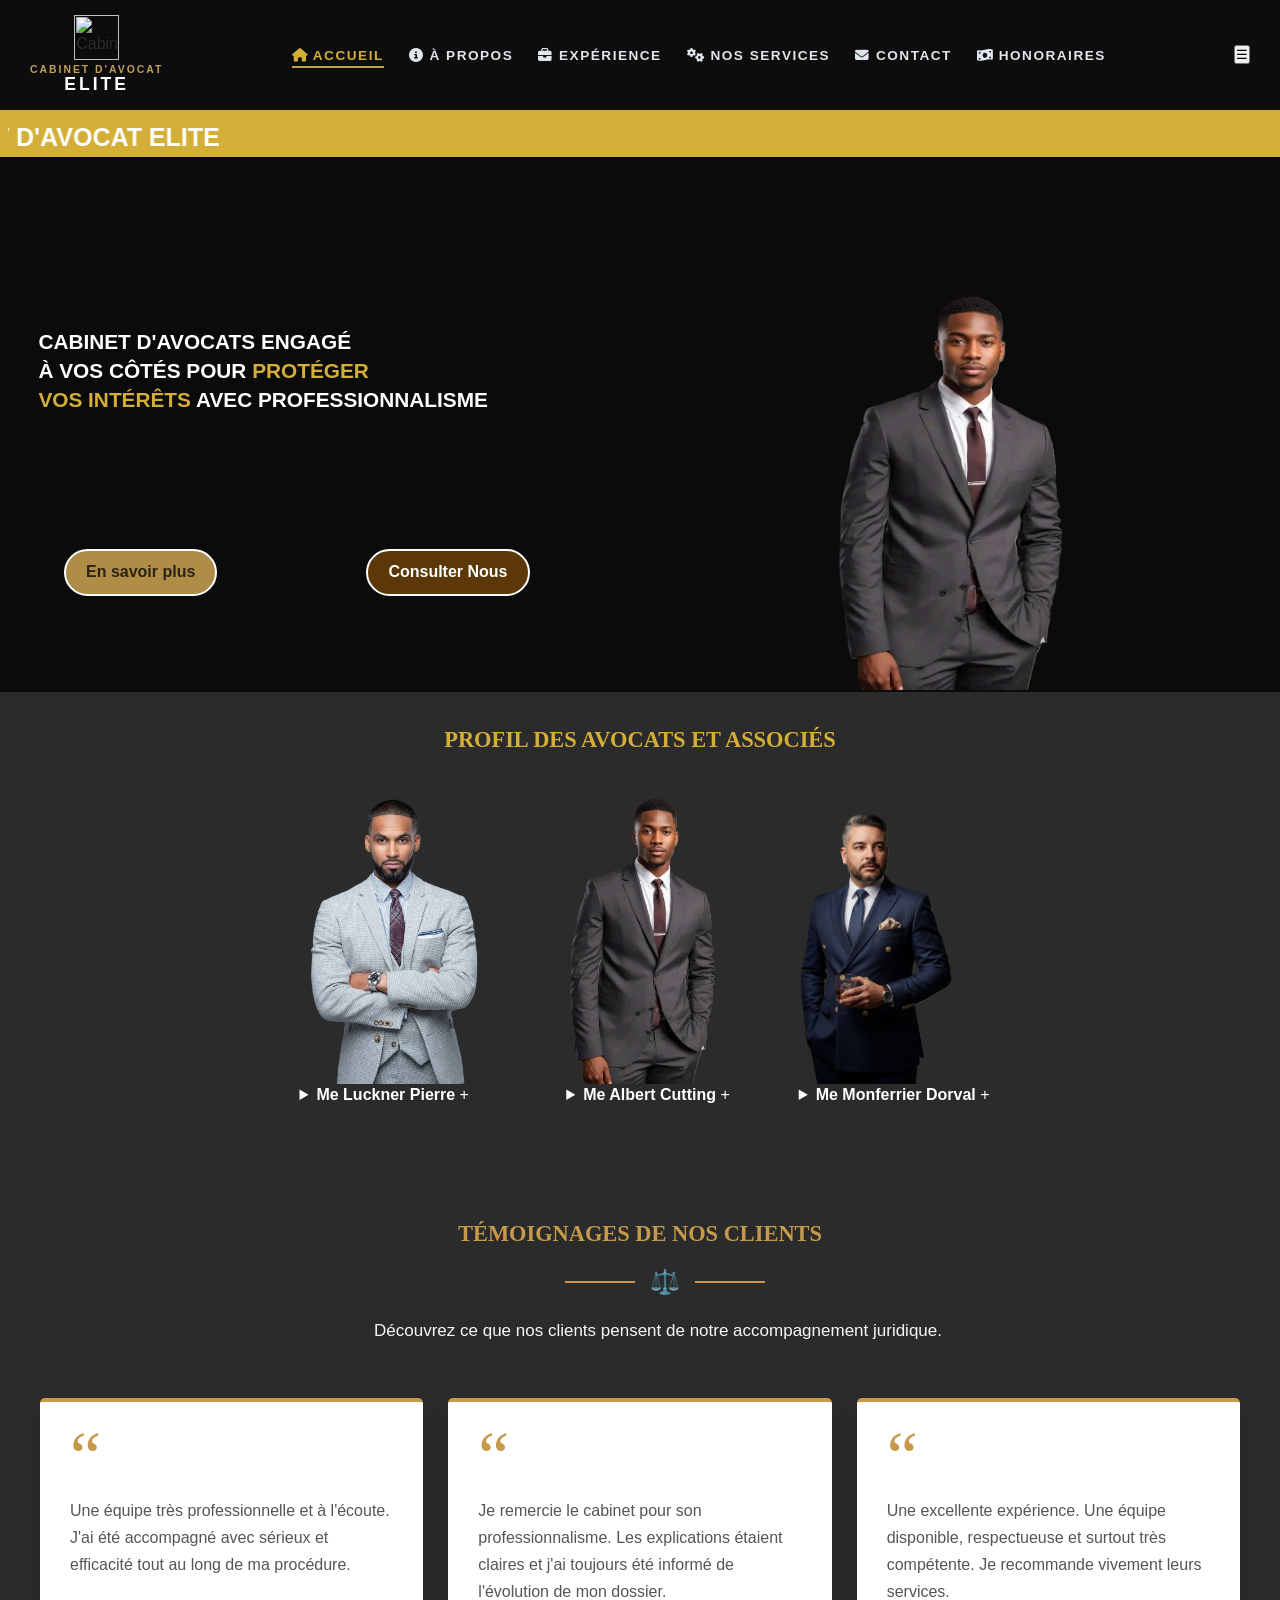
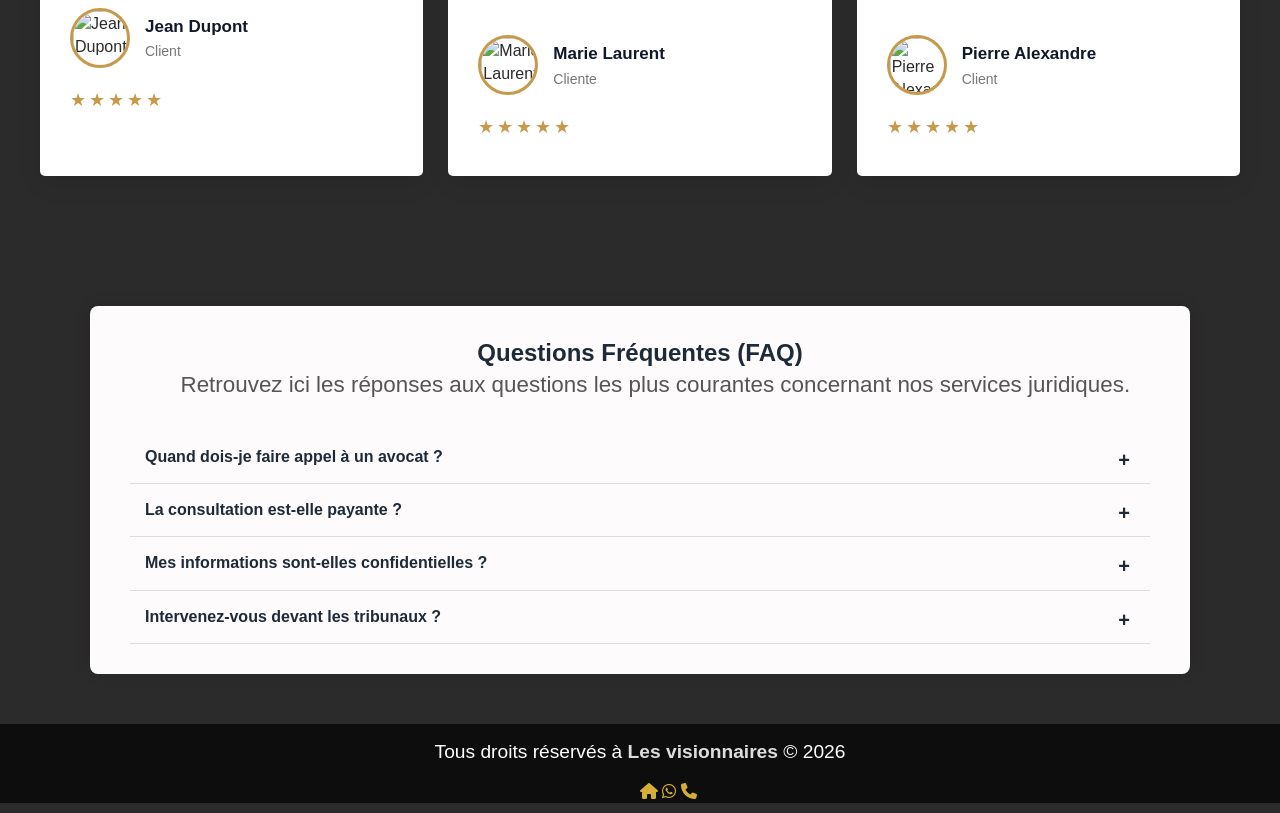
==== commit 00e598c5: "chore: version finale 1.1.0" ====
--- a/index.html
+++ b/index.html
@@ -128,7 +128,118 @@
         </section>
 
         
-       
+       <section class="temoignages">
+
+    <!-- TITRE -->
+    <div class="temoignages-title">
+        <h2>
+            TÉMOIGNAGES DE NOS CLIENTS
+        </h2>
+
+        <div class="line-icon">
+            <span></span>
+            ⚖️
+            <span></span>
+        </div>
+
+        <p>
+            Découvrez ce que nos clients pensent de notre accompagnement juridique.
+        </p>
+    </div>
+
+
+    <!-- TEMOIGNAGES -->
+    <div class="temoignages-container">
+
+        <!-- TEMOIGNAGE 1 -->
+        <div class="temoignage-card">
+
+            <div class="quote">“</div>
+
+            <p class="temoignage-text">
+                Une équipe très professionnelle et à l'écoute.
+                J'ai été accompagné avec sérieux et efficacité
+                tout au long de ma procédure.
+            </p>
+
+            <div class="client">
+
+                <img src="images/client1.png" alt="Jean Dupont">
+
+                <div>
+                    <h3>Jean Dupont</h3>
+                    <span>Client</span>
+                </div>
+
+            </div>
+
+            <div class="stars">
+                ★★★★★
+            </div>
+
+        </div>
+
+
+        <!-- TEMOIGNAGE 2 -->
+        <div class="temoignage-card">
+
+            <div class="quote">“</div>
+
+            <p class="temoignage-text">
+                Je remercie le cabinet pour son professionnalisme.
+                Les explications étaient claires et j'ai toujours
+                été informé de l'évolution de mon dossier.
+            </p>
+
+            <div class="client">
+
+                <img src="images/client2.png" alt="Marie Laurent">
+
+                <div>
+                    <h3>Marie Laurent</h3>
+                    <span>Cliente</span>
+                </div>
+
+            </div>
+
+            <div class="stars">
+                ★★★★★
+            </div>
+
+        </div>
+
+
+        <!-- TEMOIGNAGE 3 -->
+        <div class="temoignage-card">
+
+            <div class="quote">“</div>
+
+            <p class="temoignage-text">
+                Une excellente expérience. Une équipe disponible,
+                respectueuse et surtout très compétente.
+                Je recommande vivement leurs services.
+            </p>
+
+            <div class="client">
+
+                <img src="images/client3.png" alt="Pierre Alexandre">
+
+                <div>
+                    <h3>Pierre Alexandre</h3>
+                    <span>Client</span>
+                </div>
+
+            </div>
+
+            <div class="stars">
+                ★★★★★
+            </div>
+
+        </div>
+
+    </div>
+
+</section>
 
         <!-- Section FAQ -->
 
--- a/Css/style.css
+++ b/Css/style.css
@@ -120,7 +120,7 @@
 
     color:  #d4af37;
     padding: 90px 10px;
-
+    opacity: 0.6;
 }
 
 .page-hero:hover{
@@ -465,70 +465,84 @@
     
 }
 
-/* Section7 */
-.section7 {
-    padding: 82px 0;
-}
-
-.section.alt {
-    background: var(--cream);
-}
-
-.section-head {
-    text-align: center;
-    max-width: 700px;
-    margin: 0 auto 42px;
-}
-
-.section-head h2 {
-    font-size: 38px;
-    color: var(--navy);
-}
-
-
-/* INFO */
-.container{
+
+
+/* =========================
+   INFO SECTION  Section7
+========================= */
+
+.container {
     width: min(1120px, 92%);
     margin: auto;
-}
+    margin-top: 15px;
+}
+
 .info-grid {
     display: grid;
     grid-template-columns: repeat(3, 1fr);
     gap: 20px;
 }
-
 
 .info-card {
     padding: 28px;
     border-radius: 16px;
     background: rgba(0, 0, 0, 0.4);
     text-align: center;
-}
-
+    transition: transform 0.4s ease,
+                background-color 0.4s ease,
+                border 0.4s ease;
+}
+
+/* ICON FLATICON */
 .info-card .icon {
     font-size: 30px;
+    color: #b08d46;
+    margin-bottom: 15px;
     cursor: pointer;
 }
 
-.container .info-grid .info-card h3{
-   color: #b08d46;
-}
-
-
-.info-card:hover{
+/* Fòse ikon <i> a pran bon gwosè */
+.info-card .icon i {
+    font-size: 30px;
+    color: #b08d46;
+}
+
+/* TIT */
+.info-card h3 {
+    color: #b08d46;
+    margin-bottom: 12px;
+}
+
+/* TEXTE */
+.info-card p {
+    color: var(--white);
+    line-height: 1.6;
+}
+
+.info-card p a {
+    color: var(--white);
+    text-decoration: none;
+}
+
+/* HOVER CARD */
+.info-card:hover {
     transform: translateY(-5px);
-    transition: 3s;
     background-color: #b08d46c8;
-    border-radius:16px ;
     border: 3px solid var(--white);
-    color: rgba(0, 0, 0, 0.4);
-}
-
-.container .info-grid .info-card h3:hover{
-    color: rgba(0, 0, 0, 0.756);
+}
+
+/* ICON LÈ CARD LA HOVER */
+.info-card:hover .icon i {
+    color: var(--white);
+}
+
+/* TIT LÈ CARD LA HOVER */
+.info-card:hover h3 {
+    color: rgba(0, 0, 0, 0.75);
     cursor: pointer;
-      transition: 3s;
-}
+}
+
+
 
 
 
@@ -580,10 +594,169 @@
   border: 3px solid var(--white);
 }
 
+
+/* ============================= */
+/*       TEMOIGNAGES             */
+/* ============================= */
+
+.temoignages {
+    width: 100%;
+    padding: 80px 40px;
+}
+
+
+/* TITRE */
+
+.temoignages-title {
+    text-align: center;
+    margin-bottom: 55px;
+}
+
+.temoignages-title h2 {
+     color: #c79a4b;
+}
+
+.temoignages-title p {
+    margin-top: 20px;
+    color: #f7f7f7;
+    font-size: 17px;
+}
+
+
+/* LIGNES AUTOUR DE L'ICONE */
+
+.line-icon {
+    display: flex;
+    justify-content: center;
+    align-items: center;
+
+    gap: 15px;
+    margin: 15px 0;
+
+    color: #c79a4b;
+    font-size: 24px;
+}
+
+.line-icon span {
+    width: 70px;
+    height: 2px;
+    background: #c79a4b;
+}
+
+
+/* CONTAINER */
+
+.temoignages-container {
+    max-width: 1200px;
+    margin: auto;
+
+    display: grid;
+    grid-template-columns: repeat(3, 1fr);
+
+    gap: 25px;
+}
+
+
+/* CARTE */
+
+.temoignage-card {
+    position: relative;
+    background: white;
+    padding: 35px 30px;
+    border-top: 4px solid #c79a4b;
+    border-radius: 5px;
+    box-shadow: 0 8px 25px rgba(0, 0, 0, 0.08);
+    transition: 0.3s ease;
+}
+
+.temoignage-card:hover {
+    transform: translateY(-8px);
+}
+
+
+/* GUILLEMET */
+
+.quote {
+    font-family: Georgia, serif;
+
+    font-size: 70px;
+
+    line-height: 40px;
+
+    color: #c79a4b;
+}
+
+
+/* TEXTE */
+
+.temoignage-text {
+    color: #555;
+
+    font-size: 16px;
+
+    line-height: 1.7;
+
+    margin: 20px 0 30px;
+}
+
+
+/* CLIENT */
+
+.client {
+    display: flex;
+
+    align-items: center;
+
+    gap: 15px;
+}
+
+
+/* PHOTO */
+
+.client img {
+    width: 60px;
+    height: 60px;
+    border-radius: 50%;
+    object-fit: cover;
+    border: 3px solid #c79a4b;
+}
+
+
+/* NOM */
+
+.client h3 {
+    color: #111827;
+    font-size: 17px;
+    margin-bottom: 4px;
+}
+
+
+/* ROLE */
+
+.client span {
+    color: #777;
+    font-size: 14px;
+}
+
+
+/* ETOILES */
+
+.stars {
+    margin-top: 20px;
+
+    color: #c79a4b;
+
+    font-size: 18px;
+
+    letter-spacing: 3px;
+}
+
+
+
 /* FAQ */
 .faq-section {
-    background-color: #444;
-    max-width: 880px;
+    max-width: 1100px;
+    width: 95%;
     margin: 50px auto;
     background: #fdfbfb;
     padding: 30px 40px;
@@ -657,39 +830,98 @@
 }
 
 /* Section service */
-div.services .row{
+
+.ssection {
+    padding: 80px 8%;
+    background: #f5f5f5;
+}
+
+/* TITRE */
+.services-header {
+    text-align: center;
+    margin-bottom: 50px;
+}
+
+.services-header h2 {
+    font-size: 40px;
+    color: #111827;
+}
+
+.services-header h2 strong {
+    color: #c79a4b;
+}
+
+
+/* CONTAINER SERVICES */
+.services {
+    max-width: 1100px;
+    margin: auto;
+
+    display: grid;
+    grid-template-columns: repeat(2, 1fr);
+    gap: 30px;
+}
+
+
+/* KAD SERVICE */
+.service {
+    background: #ffffff;
+
+    border: 1px solid #ddd;
+    border-radius: 12px;
+    margin-bottom:15px;
+    padding: 30px;
+
+    min-height: 220px;
+
+    box-shadow: 0 5px 20px rgba(0, 0, 0, 0.08);
+
+    transition: all 0.3s ease;
+}
+
+
+/* EFÈ LÈ SOURIS LA PASE */
+.service:hover {
+    transform: translateY(-8px);
+
+    border-color: #c79a4b;
+
+    box-shadow: 0 12px 30px rgba(0, 0, 0, 0.15);
+}
+
+
+/* TITRE SERVICE */
+.service-title {
     display: flex;
-    margin-bottom: 2rem;
-    margin-left: 70px;
-    gap: 300px;
-}
-
-div.service-title{
-    display: flex;
-    
-}
-
-.service-title img{
-    width: 32px;
-    height: 23px;
-    margin-right:8px;
-    cursor: pointer;
-}
-
-div.service-title h3{
-    font-size: 1.5rem;
-    margin-left: 10px;
-    color: rgb(44, 66, 138);
-}
-
-div.services p{
-    margin-left: 29px;
-    margin-right: 20px;
-}
-
-.section img{
-    border-radius: 15px;
-}
+    align-items: center;
+
+    gap: 20px;
+
+    margin-bottom: 20px;
+}
+
+.service-title img {
+    width: 60px;
+    height: 60px;
+
+    object-fit: contain;
+}
+
+.service-title h3 {
+    font-size: 23px;
+    color: #111827;
+}
+
+
+/* DESCRIPTION */
+.service p {
+    color: #666;
+
+    line-height: 1.7;
+
+    font-size: 16px;
+}
+
 
 /* honoraires */
 
@@ -746,6 +978,7 @@
 
 section .contact{
     margin-left: 3%;
+    margin-bottom: 56px;
 }
 section p{
    margin-left: 3%; 
@@ -758,6 +991,12 @@
 
 }
 
+.avocat{
+display: grid;
+grid-template-columns: 1fr;
+justify-items: center;
+}
+
 section .contact-avocats .avocat img {
 width: 100%;
 height: 320px;
@@ -767,6 +1006,18 @@
 section .contact-avocats .avocat h3,h4, h5, h5 a{
     text-decoration: none;
     color:white;
+}
+
+
+section .contact-avocats .avocat:hover{
+    transform: translateY(-6px);
+    cursor: pointer;
+    transition: cubic-bezier(0.075, 0.82, 0.165, 1);
+    background-color: #c7994b90;
+    border: 3px solid var(--white);
+    border-radius: 5px;
+    padding: 5px;
+    margin: 10px;
 }
 
 /* Formulaire */
@@ -893,6 +1144,8 @@
 
 
 
+/* ============= RESPONSIVE ============*/
+
 
 @media (max-width: 993px) {
 
@@ -953,6 +1206,20 @@
     
 }
 
+
+
+@media (max-width: 900px) {
+
+    .temoignages-container {
+        grid-template-columns: repeat(2, 1fr);
+    }
+
+}
+
+
+
+
+
 @media(max-width: 840px){
 .images{
     display: flex;
@@ -978,9 +1245,12 @@
      grid-auto-flow: row;
     align-content: center;
     justify-items: center;
-    gap: 50px;
-
-}
+    gap: 20px;
+
+}
+
+
+
 }
 
 
@@ -1028,13 +1298,16 @@
 
 section .contact-avocats .avocat h3,h4{
     font-size: 15px;
-    padding-left: 25px;
+  
 }
    
 section .contact-avocats .avocat h5, h5 a{
     font-size: 10px;
-    padding-left: 25px;
-
+
+}
+
+.avocats .avocat img{
+    height: 100px;
 }
 
 .btn3{
@@ -1073,7 +1346,44 @@
     }
 
 
-
+    /* RESPONSIVE SECTION SERVICES */
+
+@media (max-width: 700px) {
+
+    .services {
+        grid-template-columns: 1fr;
+    }
+
+    .service {
+        padding: 25px;
+    }
+
+}
+
+
+@media (max-width: 600px) {
+
+    .temoignages {
+        padding: 60px 20px;
+    }
+
+    .temoignages-title h2 {
+        font-size: 28px;
+    }
+
+    .temoignages-title p {
+        font-size: 15px;
+    }
+
+    .temoignages-container {
+        grid-template-columns: 1fr;
+    }
+
+    .temoignage-card {
+        padding: 30px 25px;
+    }
+
+}
 
 @media(max-width: 560px) {
 
@@ -1157,15 +1467,30 @@
 .ligne span{
     font-size: 8px;
 }
+
  
  
-
-}
-
-
-
-
-
-
-
-
+section .contact-avocats .avocat img {
+    width: 100%;
+    height: 250px;
+}
+
+    section .contact-avocats {
+        display: grid;
+        grid-template-columns: 1fr;
+    }
+
+    .section-images {
+    display: grid;
+    grid-template-columns: 1fr;
+
+    }
+}
+
+
+
+
+
+
+
+
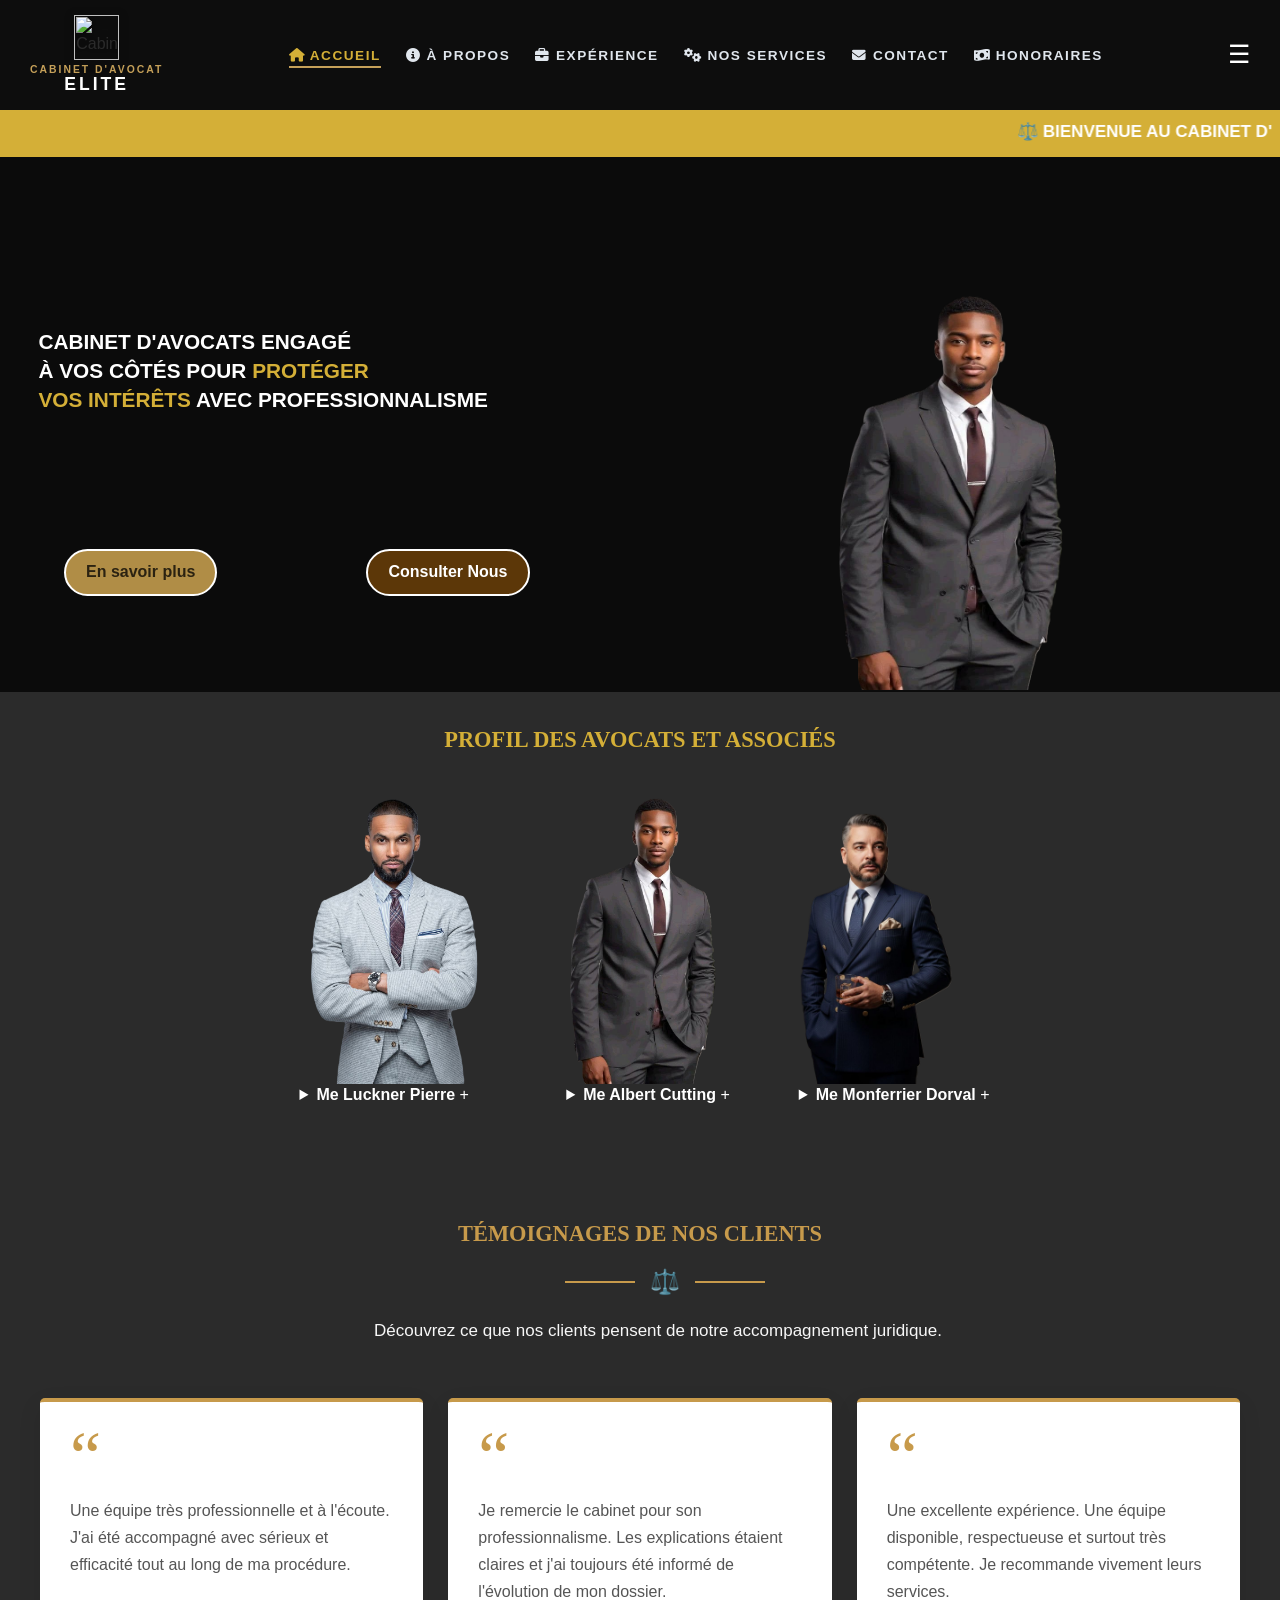
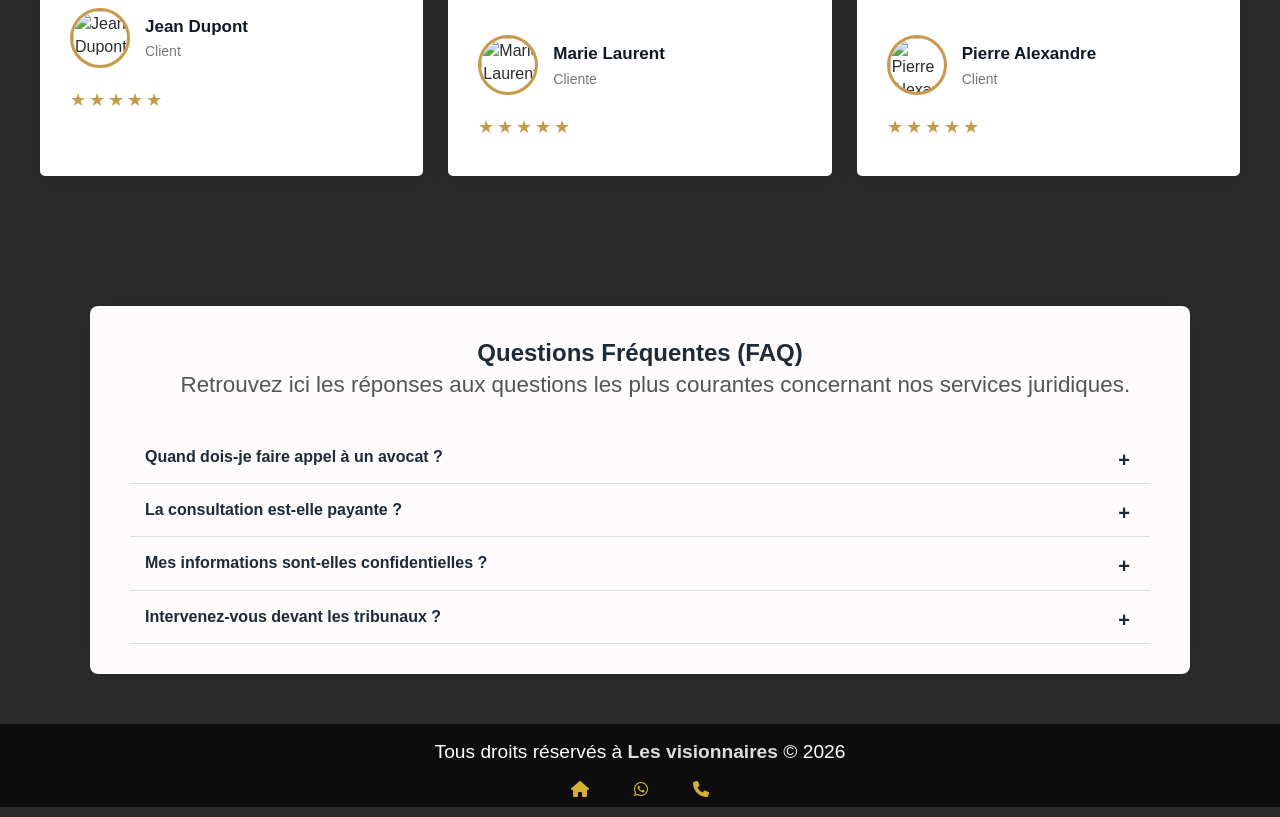
==== commit d42f983e: "chore: Version finale 1.1.0" ====
--- a/index.html
+++ b/index.html
@@ -6,6 +6,15 @@
     
 <link rel="stylesheet" href="Css/style.css">
     <link rel="stylesheet" href="https://cdnjs.cloudflare.com/ajax/libs/font-awesome/6.4.0/css/all.min.css">
+
+        <link rel="stylesheet"
+      href="https://cdn-uicons.flaticon.com/4.0.0/uicons-bold-straight/css/uicons-bold-straight.css">
+
+<link rel="stylesheet"
+      href="https://cdn-uicons.flaticon.com/4.0.0/uicons-bold-rounded/css/uicons-bold-rounded.css">
+
+<link rel="stylesheet"
+      href="https://cdn-uicons.flaticon.com/4.0.0/uicons-regular-rounded/css/uicons-regular-rounded.css">
 </head>
 <body>
  
@@ -42,9 +51,21 @@
             </button>
   </nav>
 
-
-   <div class="main-title"><h1 ><marquee scrollamount="10" direction="right"> BIENVENUE AU CABINET D'AVOCAT ELITE</marquee></h1></div>
-    </header>
+<div class="main-title">
+    <h1>
+        <marquee scrollamount="10" direction="left">
+           ⚖️ BIENVENUE AU CABINET D'AVOCAT ELITE
+            &nbsp;&nbsp;&nbsp; | &nbsp;&nbsp;&nbsp;
+            Adresse : 32 Rue de Toussaint Louverture, Cayes, Haïti
+            &nbsp;&nbsp;&nbsp; | &nbsp;&nbsp;&nbsp;
+            Téléphone : +509 40722278 / +509 42275268
+            &nbsp;&nbsp;&nbsp; | &nbsp;&nbsp;&nbsp;
+            Horaires : Lun–Ven : 8h–4h
+        </marquee>
+    </h1>
+</div>
+  
+</header>
 
     <section  id="Accueil" class="Welcom">
         <img src="./Images/Josue.png" alt="image de profile">
@@ -300,8 +321,8 @@
         <p>Tous droits réservés à <a href="index.html"> Les visionnaires</a> © 2026</p>
         <div class="i">
              <i class="fas fa-home"></i> 
-         <i class="fab fa-whatsapp"></i> 
-         <i class="fas fa-phone"></i> 
+         <i class="fab fa-whatsapp" tel="42275268"></i> 
+         <i class="fas fa-phone" tel="36770478"></i> 
          </div>
     </footer>
 
--- a/Css/style.css
+++ b/Css/style.css
@@ -48,9 +48,14 @@
   margin: 0;
   padding: 0;
   box-sizing: border-box;
-  /* font-family: 'Cinzel', 'Playfair Display', Georgia, serif; */
-}
-
+}
+
+.menu-toggle{
+    background: transparent;
+    color: white;
+    font-size: 25px;
+    border: none;
+}
 /* Header & Navbar Container */
 .navbar-header{
   background: #0d0d0d;
@@ -162,7 +167,7 @@
 }
 
 .main-title h1{
-    font-size: 25px;
+    font-size: 17px;
 }
 
 
@@ -1136,10 +1141,13 @@
 
 
 footer .i {
-    margin-left:50%;
-    transform: translateX(0px);
+    display: flex;
+    justify-content: center;
+    align-items: center;
+    gap: 45px;
     cursor: pointer;
     color:  #d4af37;
+    padding-bottom: 10px;
 }
 
 
@@ -1153,9 +1161,9 @@
     .menu-toggle {
         display: block;
         border: none;
-        background: #d4af37;
+        background: transparent;
         font-size: 30px;
-        color: var(--navy);
+        color: white;
         cursor: pointer;
         z-index: 100;
     }
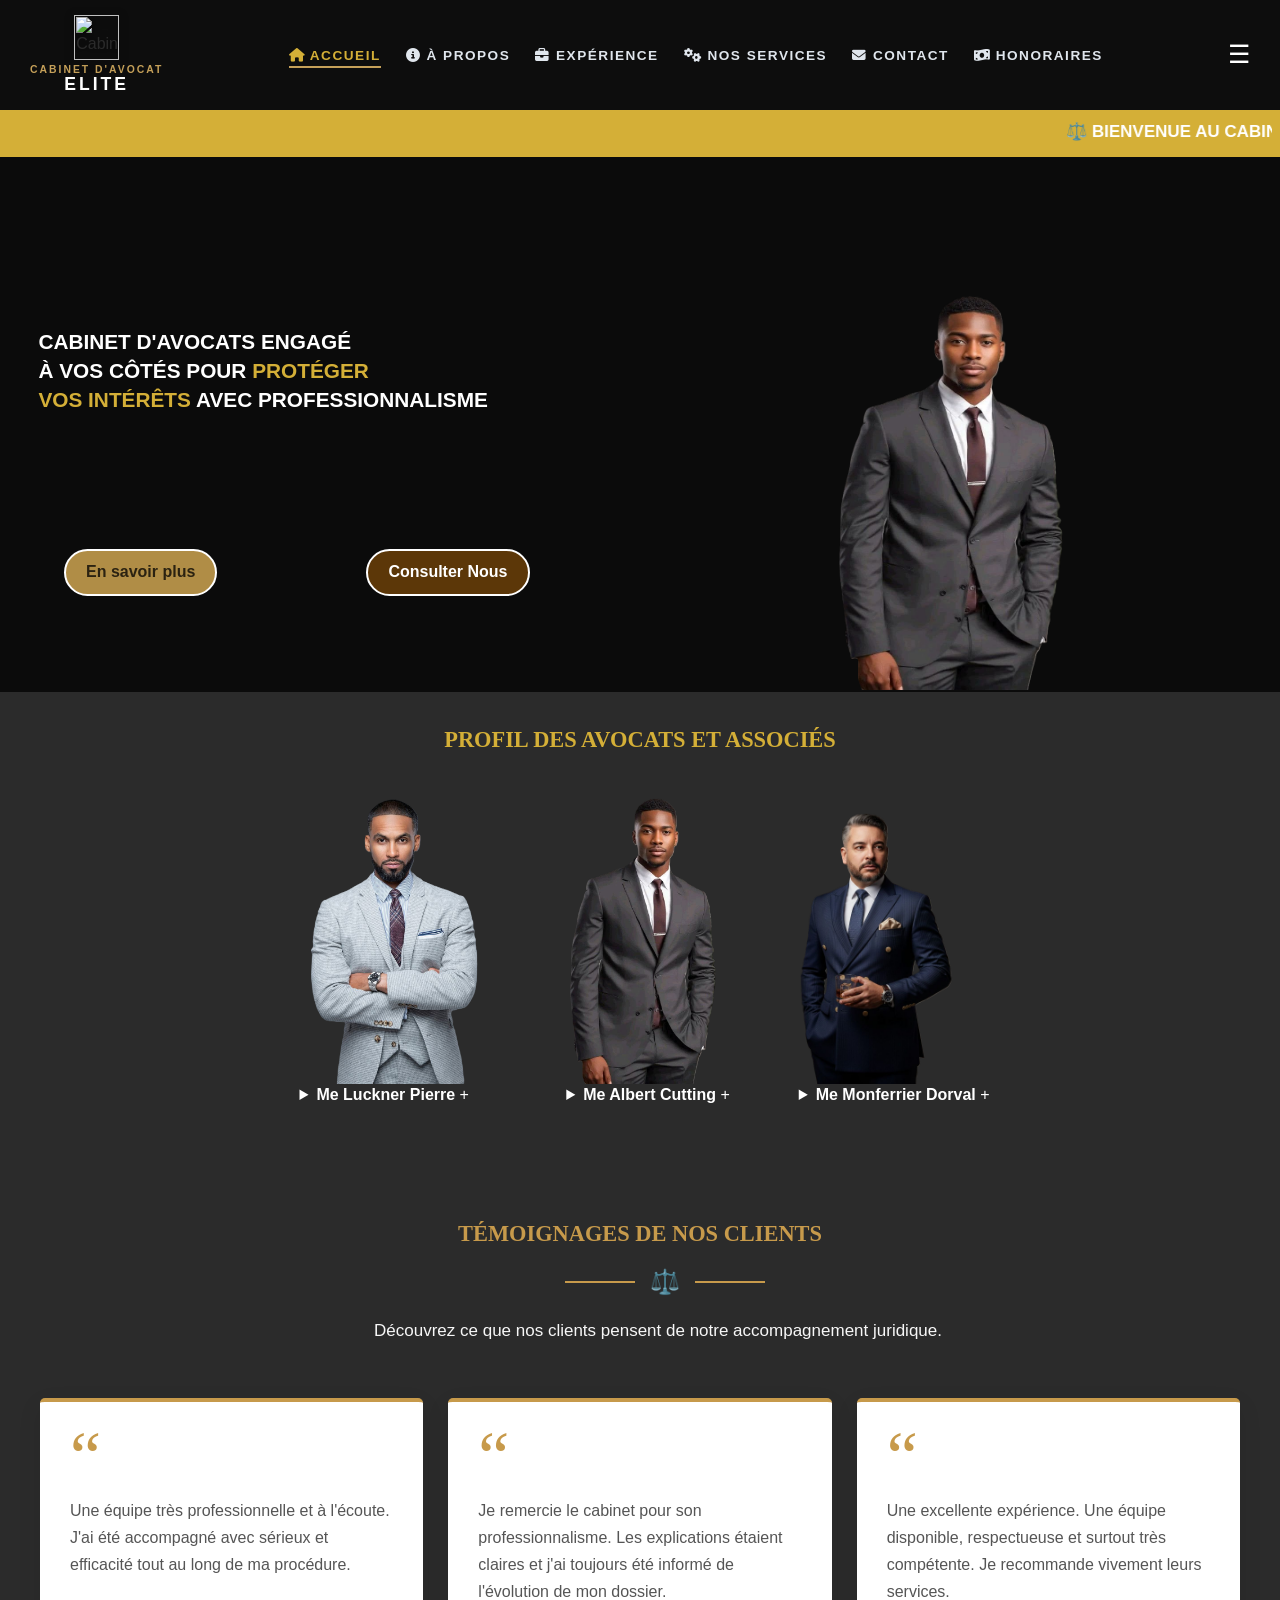
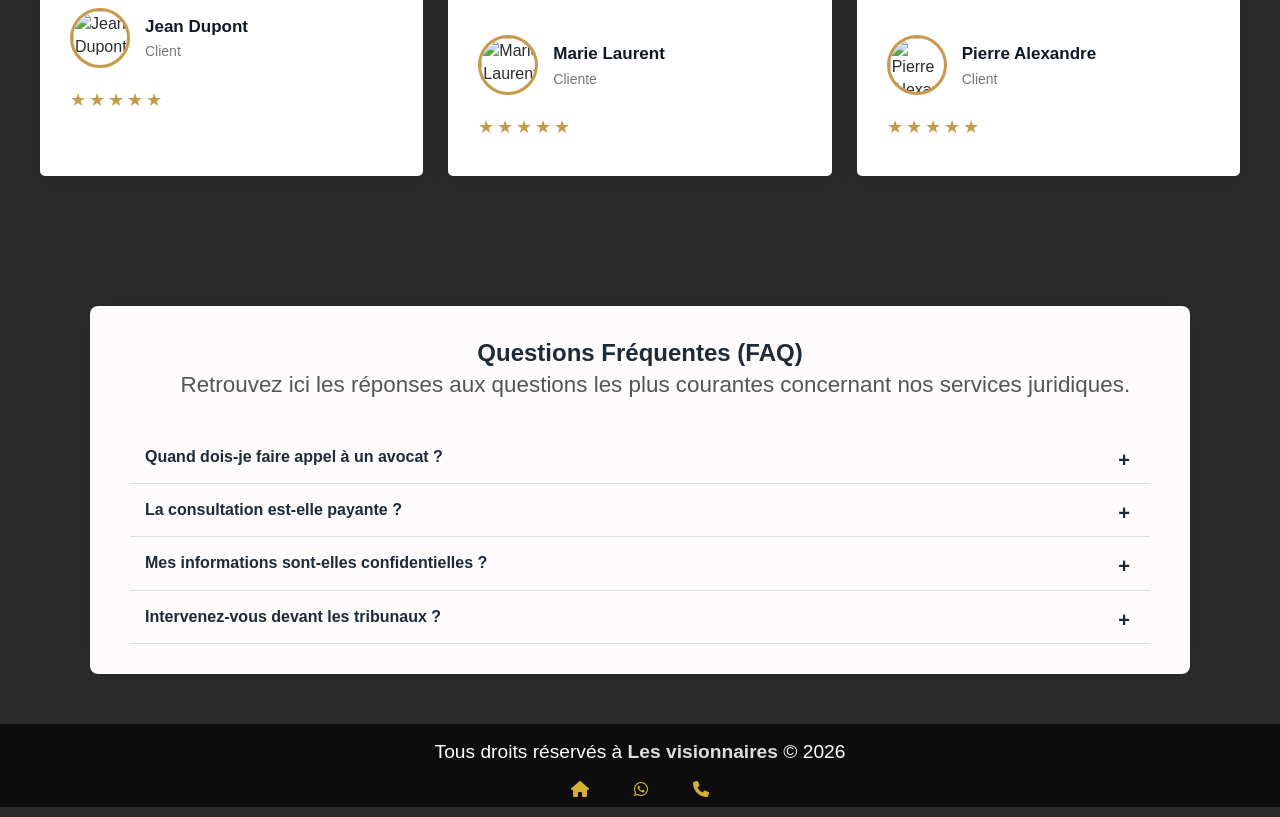
==== commit 94283dd4: "chore:  Version finale v1.1.1" ====
--- a/index.html
+++ b/index.html
@@ -54,17 +54,29 @@
 <div class="main-title">
     <h1>
         <marquee scrollamount="10" direction="left">
-           ⚖️ BIENVENUE AU CABINET D'AVOCAT ELITE
+
+            <a href="#accueil" class="icon-link">⚖️</a>
+            BIENVENUE AU CABINET D'AVOCAT ELITE
+
             &nbsp;&nbsp;&nbsp; | &nbsp;&nbsp;&nbsp;
+
+            <a href="#contact" class="icon-link">📍</a>
             Adresse : 32 Rue de Toussaint Louverture, Cayes, Haïti
+
             &nbsp;&nbsp;&nbsp; | &nbsp;&nbsp;&nbsp;
+
+            <a href="tel:+50940722278" class="icon-link">☎️</a>
             Téléphone : +509 40722278 / +509 42275268
+
             &nbsp;&nbsp;&nbsp; | &nbsp;&nbsp;&nbsp;
+
+            <a href="#contact" class="icon-link">⏰</a>
             Horaires : Lun–Ven : 8h–4h
+
         </marquee>
     </h1>
-</div>
-  
+</div>  
+
 </header>
 
     <section  id="Accueil" class="Welcom">
--- a/Css/style.css
+++ b/Css/style.css
@@ -393,8 +393,8 @@
 }
 
 .section .apropos img{
-    width: 90%;
-    height: 300px;
+    width: 70%;
+    height: 380px;
     border: 2px solid var(--white);
    
 }
@@ -672,6 +672,7 @@
     border-radius: 5px;
     box-shadow: 0 8px 25px rgba(0, 0, 0, 0.08);
     transition: 0.3s ease;
+    cursor: pointer;
 }
 
 .temoignage-card:hover {
@@ -1029,14 +1030,11 @@
 
 
 
- .sectionform{
+ /* .sectionform{
     background-image:url(../Images/image1.jpg);
     background-size: cover;
     background-position: center;
-}
-section .form{
-    
-}
+} */
  
 section form{
  
@@ -1403,6 +1401,12 @@
     height: 300px;
     padding: 20px auto;
 }
+
+
+.section .apropos img {
+    width: 70%;
+    height: 300px;
+
 section h2 {
     font-size: 16px !important;
 }
